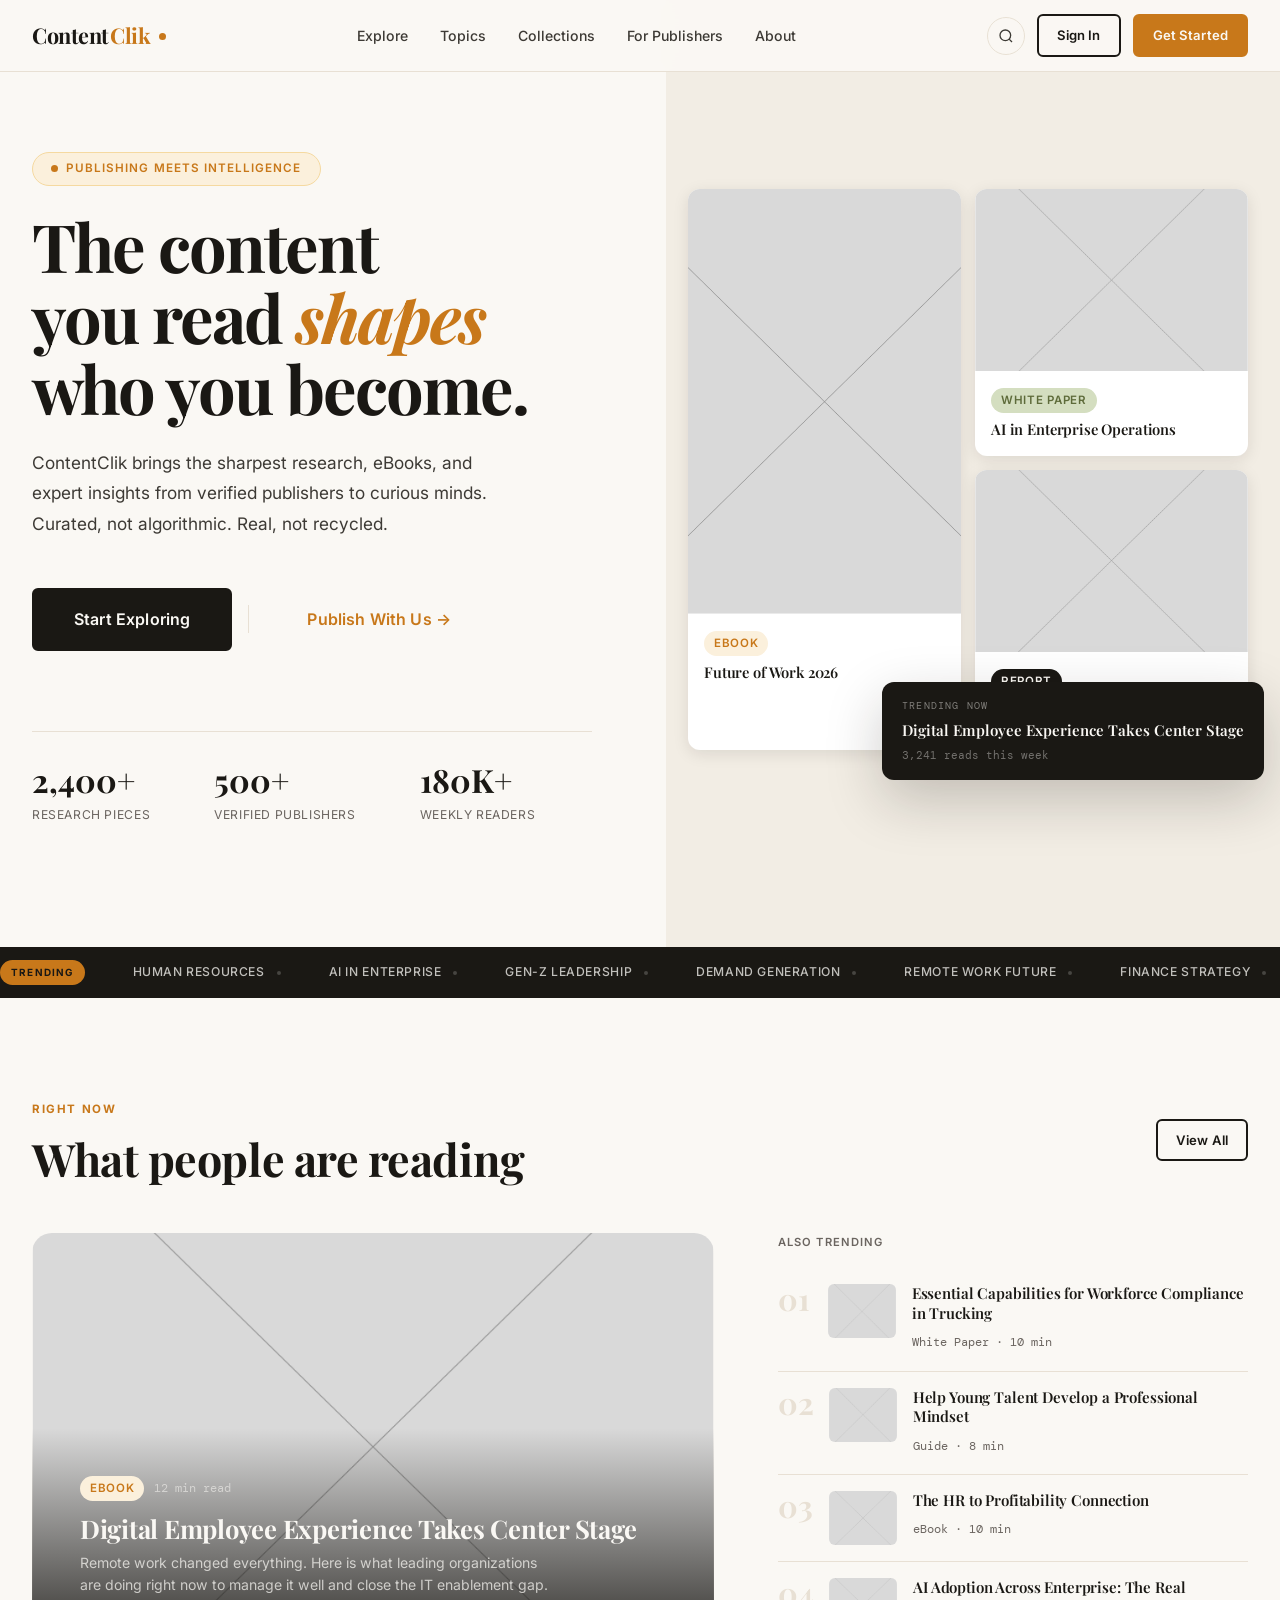
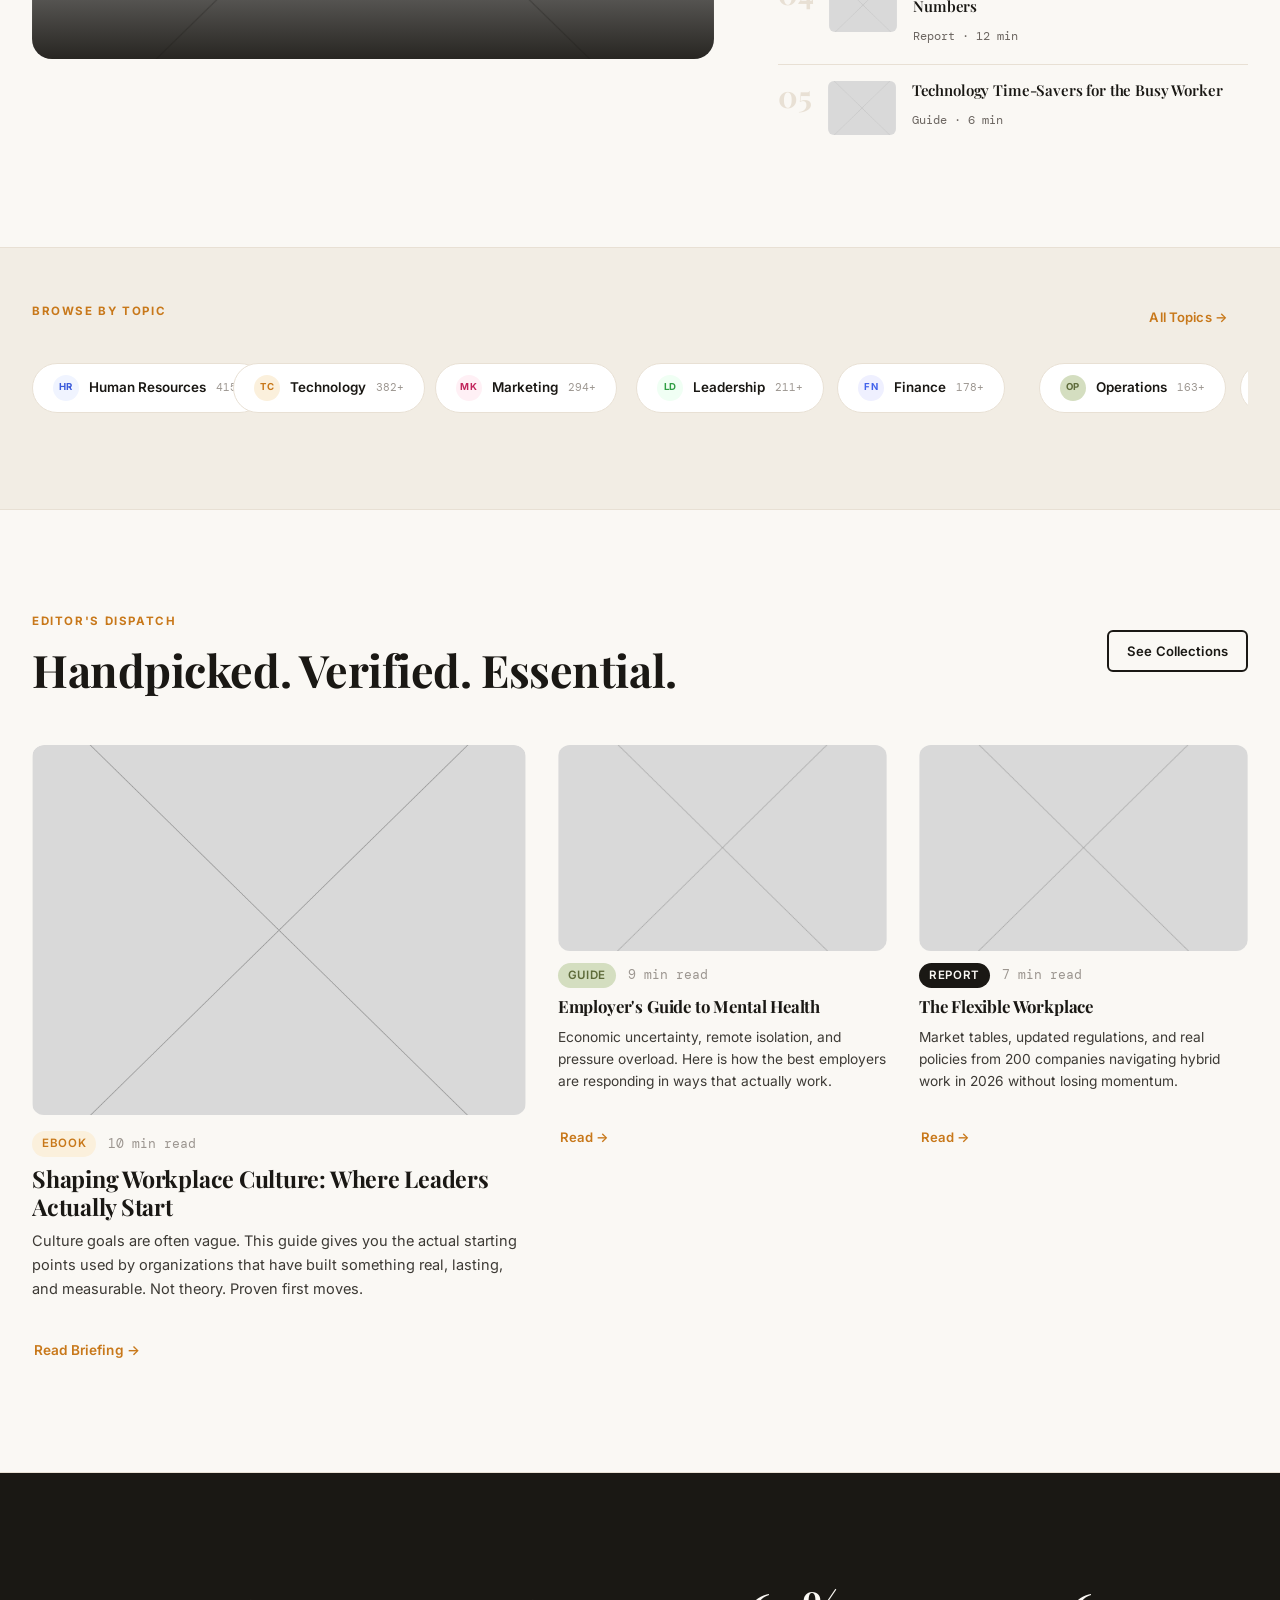
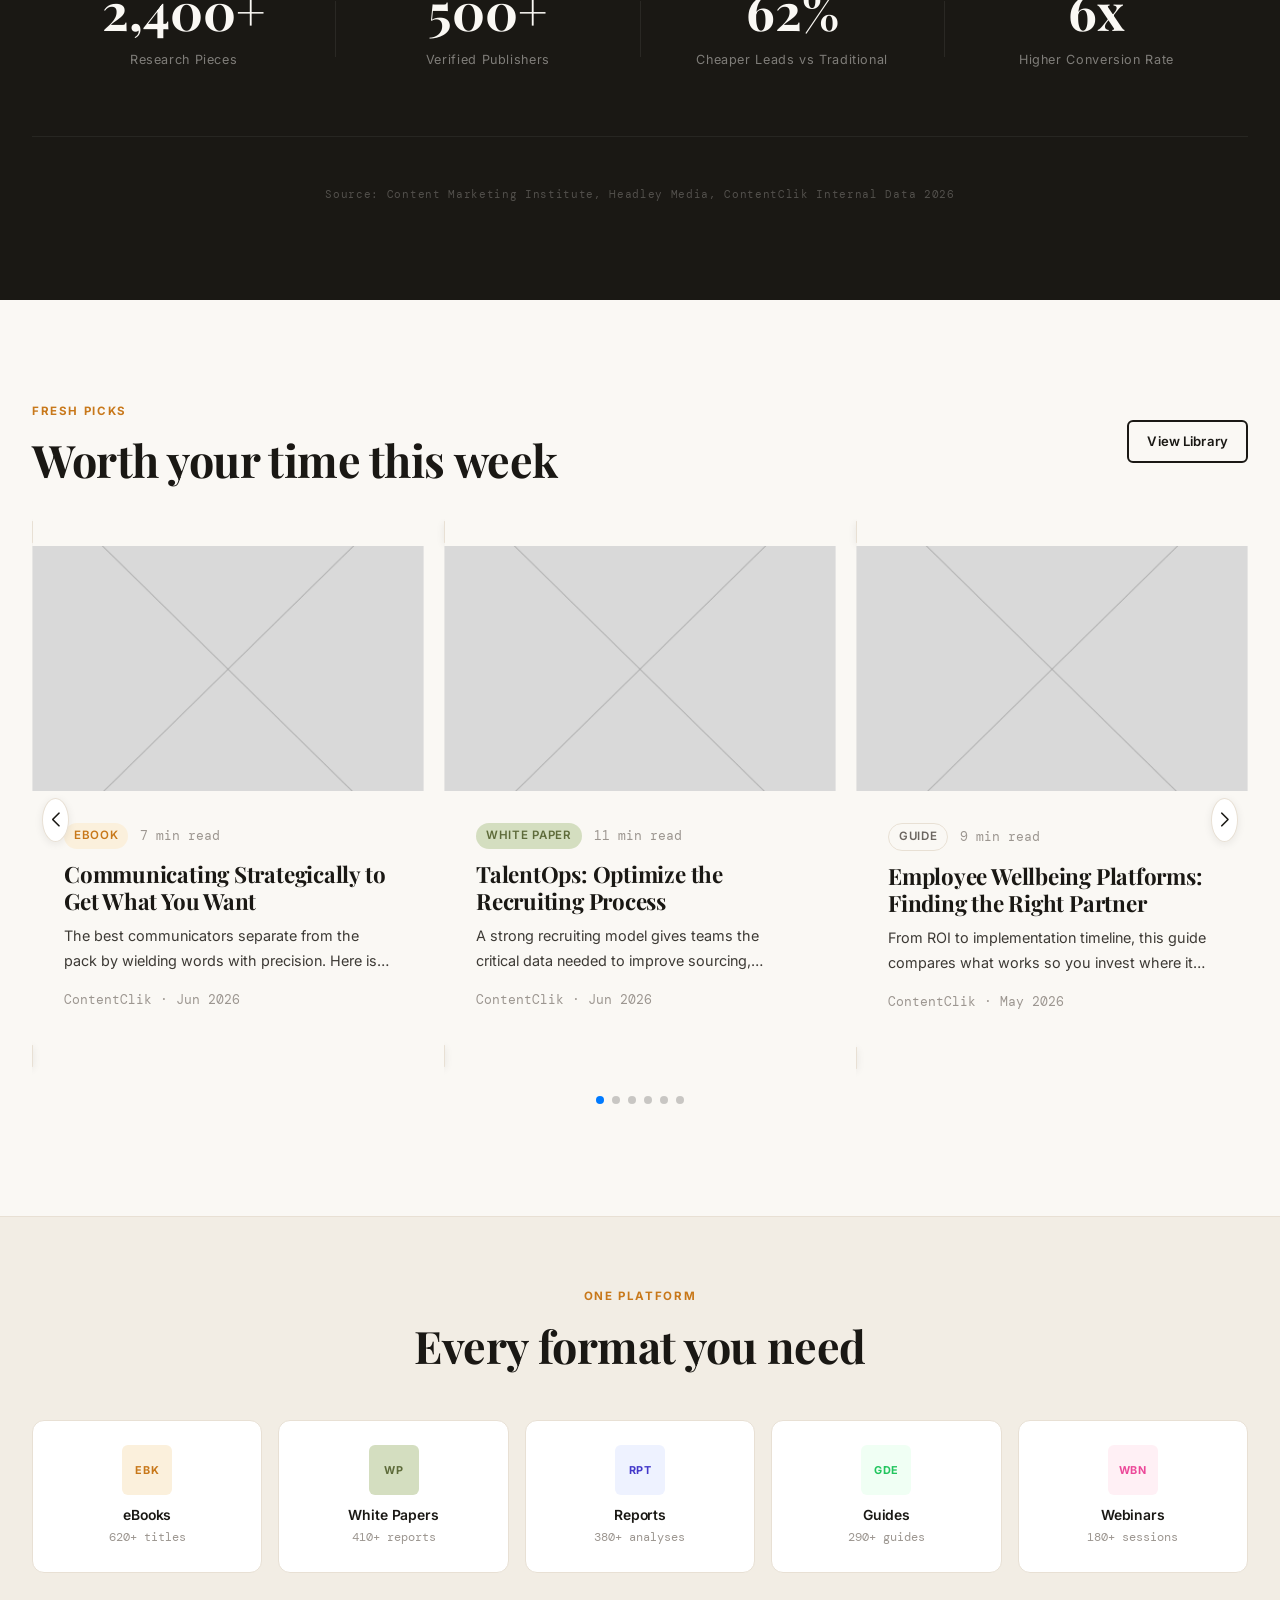
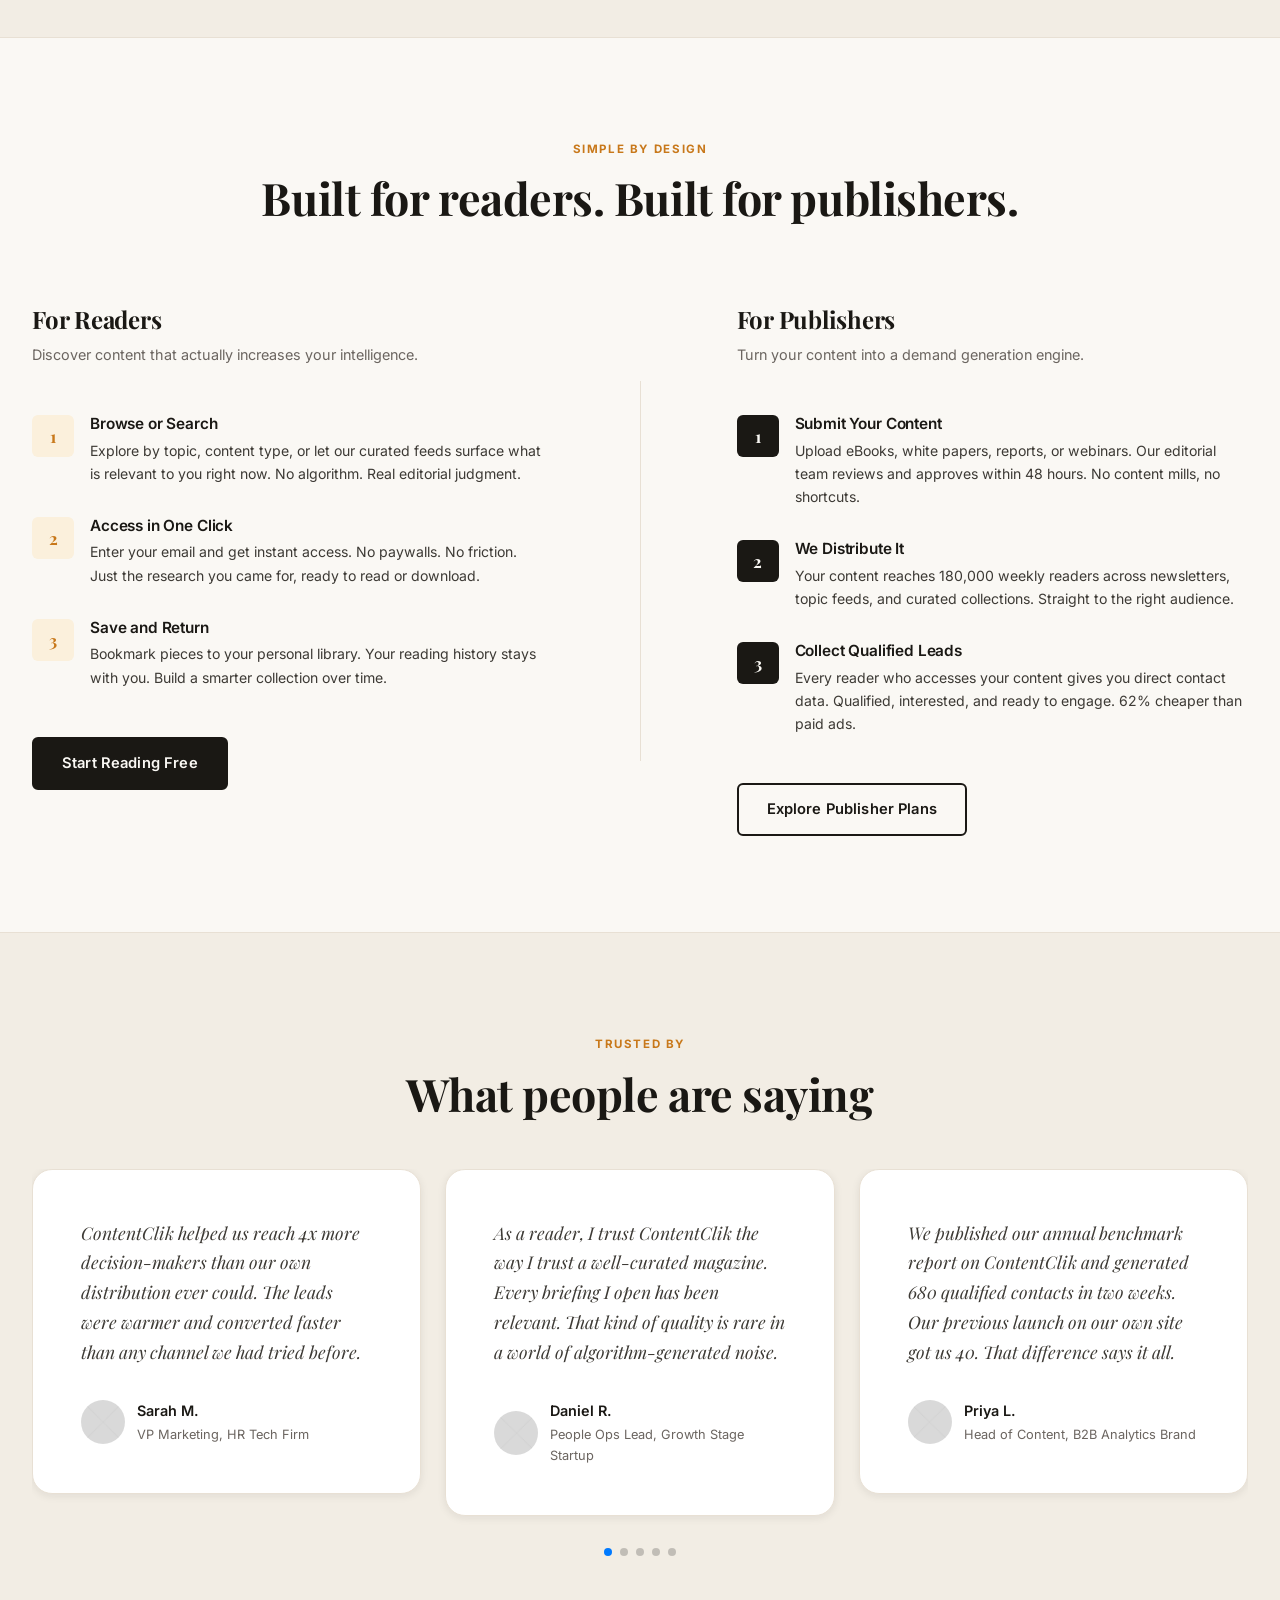
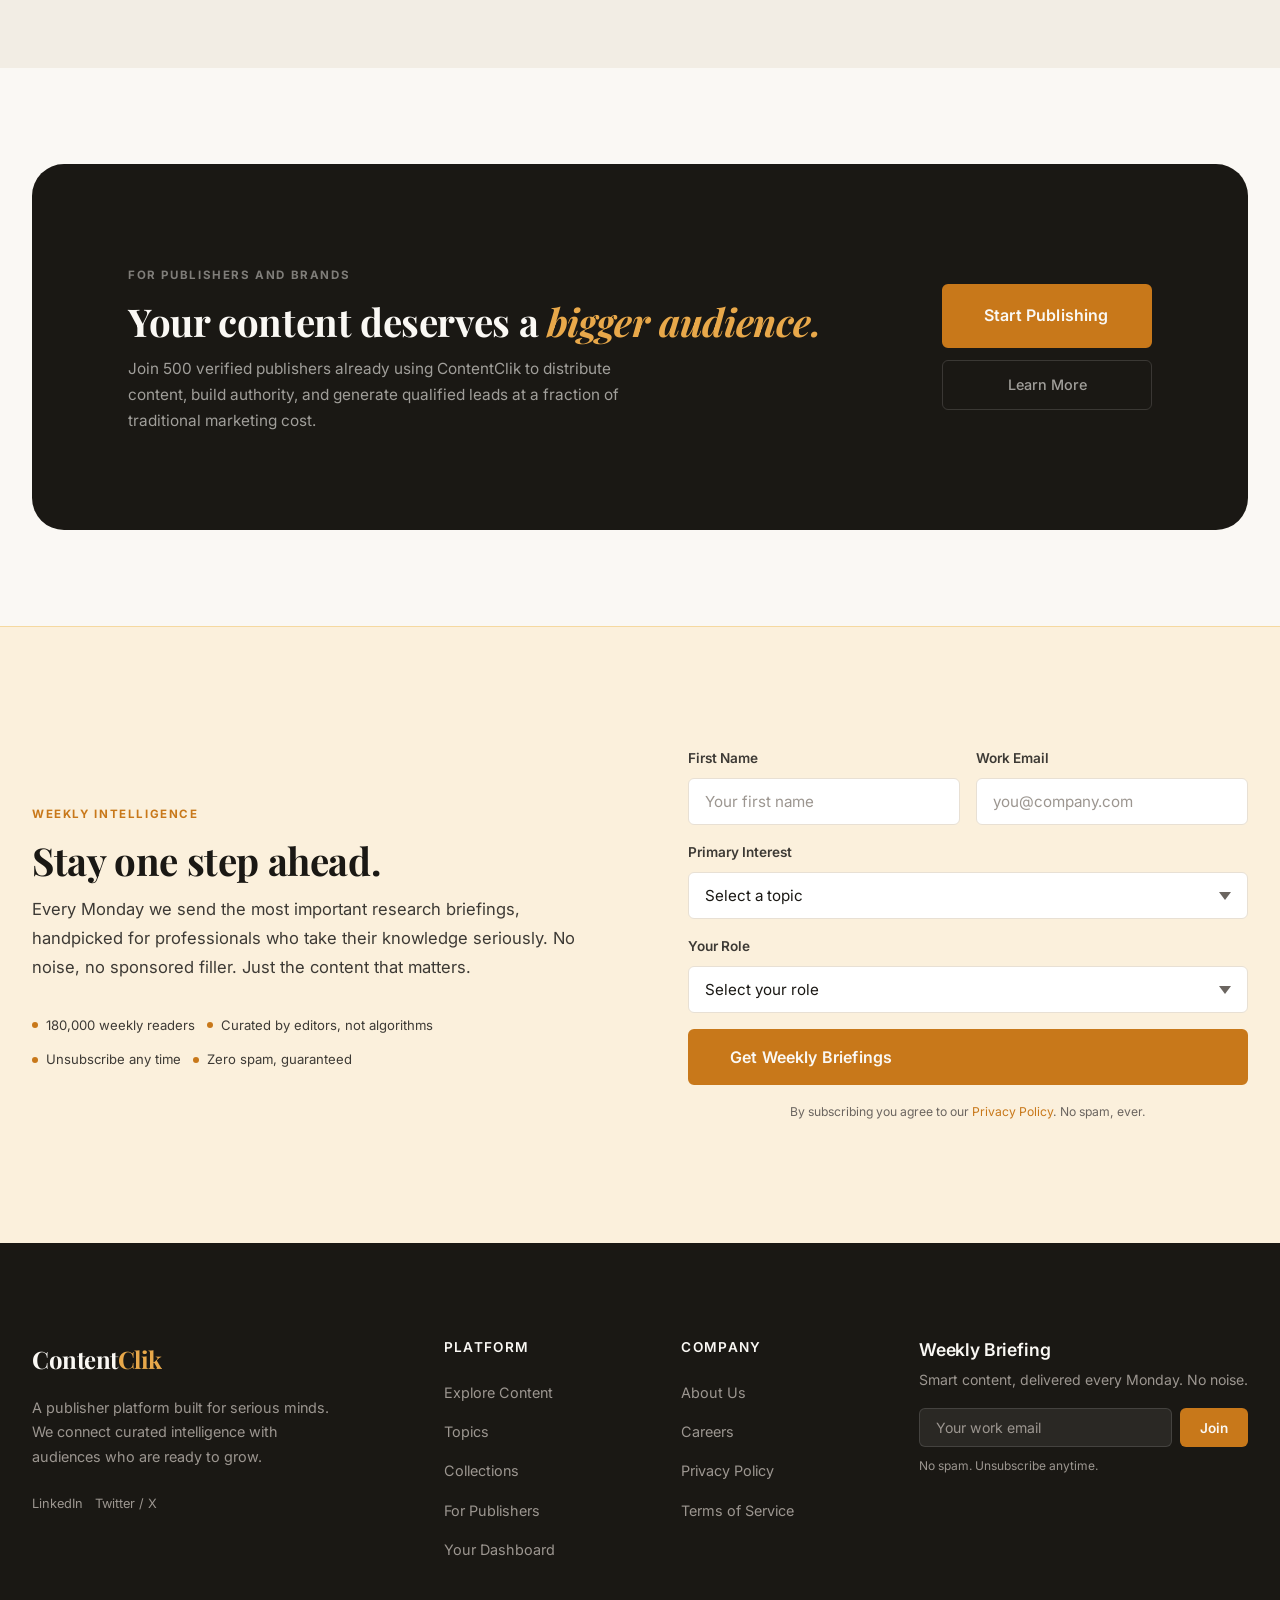
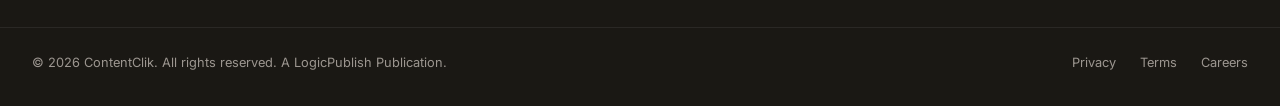
==== test/index.html @ fd77c23e "landing page test" ====
<!DOCTYPE html>
<html lang="en">

<head>
  <meta charset="UTF-8" />
  <meta name="viewport" content="width=device-width, initial-scale=1.0" />
  <meta name="description"
    content="ContentClik is where great content meets its audience. Discover curated research, eBooks, reports, and guides that grow your thinking." />
  <title>ContentClik - Intelligence Worth Reading</title>
  <link rel="preconnect" href="https://fonts.googleapis.com" />
  <link rel="preconnect" href="https://fonts.gstatic.com" crossorigin />
  <link
    href="https://fonts.googleapis.com/css2?family=Playfair+Display:ital,wght@0,400;0,600;0,700;1,400;1,600&family=Inter:wght@300;400;500;600;700&family=DM+Mono:wght@400;500&display=swap"
    rel="stylesheet" />
  <link rel="stylesheet" href="assets/css/main.css" />
  <link rel="stylesheet" href="https://cdn.jsdelivr.net/npm/swiper@11/swiper-bundle.min.css" />

  <style>
    /* ========================================================
       HOMEPAGE-SPECIFIC STYLES
    ======================================================== */

    /* --------------------------------------------------------
       HERO
    -------------------------------------------------------- */
    .hero-hp {
      min-height: 100vh;
      display: flex;
      align-items: center;
      padding-top: calc(var(--nav-height) + var(--sp-9));
      padding-bottom: var(--sp-11);
      background: var(--ivory);
      overflow: hidden;
      position: relative;
    }

    .hero-hp::after {
      content: '';
      position: absolute;
      top: 0;
      right: 0;
      width: 48%;
      height: 100%;
      background: var(--ivory-mid);
      z-index: 0;
      pointer-events: none;
    }

    .hero-hp .container {
      position: relative;
      z-index: 1;
    }

    .hero-hp-grid {
      display: grid;
      grid-template-columns: 1fr 1fr;
      gap: var(--sp-10);
      align-items: center;
    }

    /* Hero left */
    .hero-eyebrow-pill {
      display: inline-flex;
      align-items: center;
      gap: 8px;
      background: var(--amber-bg);
      border: 1px solid var(--amber-pale);
      border-radius: var(--radius-pill);
      padding: 6px 18px;
      margin-bottom: var(--sp-5);
    }

    .hero-eyebrow-pill .pulse {
      width: 7px;
      height: 7px;
      border-radius: 50%;
      background: var(--amber);
      animation: heroPulse 2.2s ease-in-out infinite;
    }

    @keyframes heroPulse {

      0%,
      100% {
        transform: scale(1);
        opacity: 1;
      }

      50% {
        transform: scale(1.6);
        opacity: 0.6;
      }
    }

    .hero-eyebrow-pill span {
      font-size: 0.73rem;
      font-weight: 600;
      letter-spacing: 0.09em;
      text-transform: uppercase;
      color: var(--amber);
      font-family: var(--font-body);
    }

    .hero-hp-h1 {
      font-size: clamp(2.8rem, 5.2vw, 5rem);
      font-family: var(--font-display);
      line-height: 1.07;
      letter-spacing: -0.03em;
      color: var(--ink);
      margin-bottom: var(--sp-5);
    }

    .hero-hp-h1 em {
      font-style: italic;
      color: var(--amber);
    }

    .hero-hp-lead {
      font-size: 1.08rem;
      line-height: 1.78;
      color: var(--ink-soft);
      max-width: 460px;
      margin-bottom: var(--sp-7);
    }

    .hero-cta-row {
      display: flex;
      align-items: center;
      gap: var(--sp-4);
      margin-bottom: var(--sp-9);
      flex-wrap: wrap;
    }

    .hero-divider {
      width: 1px;
      height: 28px;
      background: var(--ivory-dark);
    }

    .hero-stat-row {
      display: flex;
      gap: var(--sp-8);
      padding-top: var(--sp-6);
      border-top: 1px solid var(--ivory-dark);
    }

    .hero-stat strong {
      display: block;
      font-family: var(--font-display);
      font-size: 2rem;
      font-weight: 700;
      color: var(--ink);
      line-height: 1;
      margin-bottom: 4px;
    }

    .hero-stat span {
      font-size: 0.76rem;
      color: var(--ink-muted);
      text-transform: uppercase;
      letter-spacing: 0.05em;
    }

    /* Hero right mosaic */
    .hero-mosaic {
      display: grid;
      grid-template-columns: 1fr 1fr;
      grid-template-rows: auto auto;
      gap: 14px;
      position: relative;
      padding-bottom: 40px;
    }

    .mosaic-card {
      background: #fff;
      border-radius: var(--radius-md);
      overflow: hidden;
      box-shadow: var(--shadow-md);
      transition: transform 0.35s ease, box-shadow 0.35s ease;
      cursor: pointer;
      text-decoration: none;
      display: block;
    }

    .mosaic-card:hover {
      transform: translateY(-5px);
      box-shadow: var(--shadow-xl);
    }

    .mosaic-card img {
      width: 100%;
      object-fit: cover;
      display: block;
    }

    .mosaic-card-body {
      padding: 14px 16px 16px;
    }

    .mosaic-card-body .badge {
      margin-bottom: 7px;
    }

    .mosaic-card-body h5 {
      font-family: var(--font-display);
      font-size: 0.92rem;
      font-weight: 600;
      line-height: 1.3;
      color: var(--ink);
    }

    .mosaic-card--tall {
      grid-row: span 2;
    }

    .mosaic-card--tall img {
      aspect-ratio: 9/14;
    }

    .mosaic-card--short img {
      aspect-ratio: 3/2;
    }

    .mosaic-float {
      position: absolute;
      bottom: 10px;
      right: -16px;
      background: var(--ink);
      color: var(--ivory);
      border-radius: var(--radius-md);
      padding: 16px 20px;
      box-shadow: 0 20px 56px rgba(26, 24, 20, 0.22);
      min-width: 190px;
      z-index: 5;
    }

    .mosaic-float-label {
      font-family: var(--font-mono);
      font-size: 0.62rem;
      text-transform: uppercase;
      letter-spacing: 0.12em;
      color: rgba(250, 248, 244, 0.45);
      margin-bottom: 6px;
    }

    .mosaic-float-title {
      font-family: var(--font-display);
      font-size: 0.94rem;
      font-weight: 600;
      line-height: 1.3;
      color: var(--ivory);
    }

    .mosaic-float-sub {
      font-size: 0.68rem;
      color: rgba(250, 248, 244, 0.4);
      margin-top: 5px;
      font-family: var(--font-mono);
    }

    /* --------------------------------------------------------
       TICKER STRIP
    -------------------------------------------------------- */
    .ticker-wrap {
      background: var(--ink);
      padding: 13px 0;
      overflow: hidden;
      position: relative;
    }

    .ticker-track {
      display: flex;
      gap: 48px;
      width: max-content;
      animation: tickerMove 50s linear infinite;
      align-items: center;
    }

    .ticker-wrap:hover .ticker-track {
      animation-play-state: paused;
    }

    @keyframes tickerMove {
      from {
        transform: translateX(0);
      }

      to {
        transform: translateX(-50%);
      }
    }

    .ticker-hot {
      flex-shrink: 0;
      background: var(--amber);
      color: var(--ink);
      font-size: 0.62rem;
      font-weight: 700;
      text-transform: uppercase;
      letter-spacing: 0.12em;
      padding: 4px 11px;
      border-radius: var(--radius-pill);
    }

    .ticker-link {
      display: inline-flex;
      align-items: center;
      gap: 12px;
      color: rgba(250, 248, 244, 0.75);
      font-size: 0.76rem;
      font-weight: 500;
      letter-spacing: 0.05em;
      text-transform: uppercase;
      text-decoration: none;
      white-space: nowrap;
      transition: color 0.2s;
      flex-shrink: 0;
    }

    .ticker-link:hover {
      color: var(--amber-light);
    }

    .ticker-link::after {
      content: '';
      display: inline-block;
      width: 4px;
      height: 4px;
      border-radius: 50%;
      background: rgba(250, 248, 244, 0.2);
    }

    /* --------------------------------------------------------
       TRENDING SECTION
    -------------------------------------------------------- */
    .trending-wrap {
      display: grid;
      grid-template-columns: 1.45fr 1fr;
      gap: var(--sp-8);
      align-items: start;
    }

    .trending-big {
      position: relative;
      display: block;
      text-decoration: none;
      border-radius: var(--radius-lg);
      overflow: hidden;
    }

    .trending-big img {
      width: 100%;
      aspect-ratio: 16/10;
      object-fit: cover;
      display: block;
      transition: transform 0.5s ease;
    }

    .trending-big:hover img {
      transform: scale(1.04);
    }

    .trending-big-overlay {
      position: absolute;
      bottom: 0;
      left: 0;
      right: 0;
      background: linear-gradient(to top, rgba(26, 24, 20, 0.93) 0%, rgba(26, 24, 20, 0.0) 100%);
      padding: var(--sp-7) var(--sp-7) var(--sp-8);
    }

    .trending-big-overlay h3 {
      color: var(--ivory);
      font-size: 1.6rem;
      line-height: 1.2;
      margin-bottom: var(--sp-2);
    }

    .trending-big-overlay p {
      font-size: 0.88rem;
      line-height: 1.55;
      color: rgba(250, 248, 244, 0.72);
      max-width: 480px;
    }

    .trending-big-meta {
      display: flex;
      align-items: center;
      gap: 10px;
      margin-bottom: var(--sp-3);
    }

    .trending-list-stack {
      display: flex;
      flex-direction: column;
    }

    .trending-list-label {
      font-size: 0.7rem;
      font-weight: 600;
      letter-spacing: 0.1em;
      text-transform: uppercase;
      color: var(--ink-muted);
      margin-bottom: var(--sp-4);
      font-family: var(--font-body);
    }

    .trending-row {
      display: flex;
      align-items: flex-start;
      gap: var(--sp-4);
      padding: var(--sp-4) 0;
      border-bottom: 1px solid var(--ivory-dark);
      text-decoration: none;
      transition: padding-left 0.2s ease;
    }

    .trending-row:hover {
      padding-left: 6px;
    }

    .trending-row:last-child {
      border-bottom: none;
    }

    .t-num {
      font-family: var(--font-display);
      font-size: 1.9rem;
      font-weight: 700;
      color: var(--ivory-dark);
      line-height: 1;
      min-width: 34px;
      transition: color 0.2s;
    }

    .trending-row:hover .t-num {
      color: var(--amber-pale);
    }

    .t-thumb {
      width: 68px;
      height: 54px;
      object-fit: cover;
      border-radius: var(--radius-sm);
      flex-shrink: 0;
    }

    .t-body {}

    .t-body h5 {
      font-family: var(--font-display);
      font-size: 0.94rem;
      font-weight: 600;
      line-height: 1.3;
      color: var(--ink);
      margin-bottom: 4px;
    }

    .t-meta {
      font-size: 0.73rem;
      color: var(--ink-muted);
      font-family: var(--font-mono);
    }

    /* --------------------------------------------------------
       TOPIC CHIPS
    -------------------------------------------------------- */
    .topics-band {
      background: var(--ivory-mid);
      border-top: 1px solid var(--ivory-dark);
      border-bottom: 1px solid var(--ivory-dark);
      padding: var(--sp-7) 0;
    }

    .topics-band-header {
      display: flex;
      align-items: center;
      justify-content: space-between;
      margin-bottom: var(--sp-5);
    }

    .topic-chip {
      display: inline-flex;
      align-items: center;
      gap: 10px;
      padding: 11px 20px;
      background: #fff;
      border: 1px solid var(--ivory-dark);
      border-radius: var(--radius-pill);
      text-decoration: none;
      transition: all 0.22s ease;
      white-space: nowrap;
      cursor: pointer;
    }

    .topic-chip:hover {
      background: var(--ink);
      border-color: var(--ink);
      transform: translateY(-2px);
      box-shadow: var(--shadow-md);
    }

    .topic-chip:hover .tc-label,
    .topic-chip:hover .tc-count {
      color: rgba(250, 248, 244, 0.9);
    }

    .tc-icon {
      width: 26px;
      height: 26px;
      border-radius: 50%;
      display: flex;
      align-items: center;
      justify-content: center;
      font-size: 0.6rem;
      font-weight: 700;
      letter-spacing: 0.04em;
      flex-shrink: 0;
      font-family: var(--font-body);
    }

    .tc-label {
      font-size: 0.84rem;
      font-weight: 600;
      color: var(--ink);
      transition: color 0.22s;
    }

    .tc-count {
      font-size: 0.7rem;
      color: var(--ink-light);
      font-family: var(--font-mono);
      transition: color 0.22s;
    }

    /* --------------------------------------------------------
       EDITORIAL DISPATCH (magazine section)
    -------------------------------------------------------- */
    .editorial-wrap {
      display: grid;
      grid-template-columns: 1.5fr 1fr 1fr;
      gap: var(--sp-6);
      align-items: start;
    }

    .ed-feature {}

    .ed-feature img {
      width: 100%;
      aspect-ratio: 4/3;
      object-fit: cover;
      border-radius: var(--radius-md);
      display: block;
      margin-bottom: var(--sp-4);
      transition: transform 0.35s ease;
    }

    .ed-feature:hover img {
      transform: scale(1.015);
    }

    .ed-feature h3 {
      font-size: 1.45rem;
      line-height: 1.22;
      color: var(--ink);
      margin-bottom: var(--sp-2);
    }

    .ed-feature p {
      font-size: 0.91rem;
      line-height: 1.65;
      color: var(--ink-soft);
      margin-bottom: var(--sp-4);
    }

    .ed-side {}

    .ed-side img {
      width: 100%;
      aspect-ratio: 16/10;
      object-fit: cover;
      border-radius: var(--radius-md);
      display: block;
      margin-bottom: var(--sp-3);
      transition: transform 0.35s ease;
    }

    .ed-side:hover img {
      transform: scale(1.015);
    }

    .ed-side h4 {
      font-size: 1.05rem;
      line-height: 1.3;
      color: var(--ink);
      margin-bottom: var(--sp-2);
    }

    .ed-side p {
      font-size: 0.86rem;
      line-height: 1.6;
      color: var(--ink-soft);
      margin-bottom: var(--sp-3);
    }

    /* --------------------------------------------------------
       STATS BAND
    -------------------------------------------------------- */
    .stat-band-hp {
      background: var(--ink);
      padding: var(--sp-10) 0;
    }

    .stat-band-grid {
      display: grid;
      grid-template-columns: 1fr 1px 1fr 1px 1fr 1px 1fr;
      gap: 0;
      align-items: center;
    }

    .stat-band-item {
      text-align: center;
      padding: var(--sp-4) var(--sp-6);
    }

    .stat-band-item strong {
      display: block;
      font-family: var(--font-display);
      font-size: clamp(2.4rem, 4vw, 3.6rem);
      font-weight: 700;
      color: var(--ivory);
      line-height: 1;
      margin-bottom: var(--sp-2);
    }

    .stat-band-item span {
      font-size: 0.79rem;
      color: rgba(250, 248, 244, 0.45);
      letter-spacing: 0.05em;
    }

    .stat-sep {
      background: rgba(255, 255, 255, 0.07);
      height: 56px;
      width: 1px;
      align-self: center;
      justify-self: center;
    }

    .stat-band-source {
      text-align: center;
      margin-top: var(--sp-7);
      padding-top: var(--sp-7);
      border-top: 1px solid rgba(255, 255, 255, 0.06);
      font-family: var(--font-mono);
      font-size: 0.7rem;
      letter-spacing: 0.06em;
      color: rgba(250, 248, 244, 0.25);
    }

    /* --------------------------------------------------------
       FEATURED SWIPER SECTION
    -------------------------------------------------------- */
    .swiper-featured-wrap {
      position: relative;
    }

    /* --------------------------------------------------------
       CONTENT FORMATS
    -------------------------------------------------------- */
    .formats-band {
      background: var(--ivory-mid);
      border-top: 1px solid var(--ivory-dark);
      border-bottom: 1px solid var(--ivory-dark);
      padding: var(--sp-8) 0;
    }

    .formats-row {
      display: grid;
      grid-template-columns: repeat(5, 1fr);
      gap: var(--sp-4);
    }

    .format-tile {
      background: #fff;
      border: 1px solid var(--ivory-dark);
      border-radius: var(--radius-md);
      padding: var(--sp-5) var(--sp-4);
      text-align: center;
      text-decoration: none;
      display: block;
      transition: all 0.25s ease;
    }

    .format-tile:hover {
      border-color: var(--amber);
      box-shadow: var(--shadow-md);
      transform: translateY(-3px);
    }

    .format-tile-icon {
      width: 50px;
      height: 50px;
      border-radius: var(--radius-sm);
      margin: 0 auto var(--sp-3);
      display: flex;
      align-items: center;
      justify-content: center;
      font-size: 0.68rem;
      font-weight: 700;
      letter-spacing: 0.06em;
      text-transform: uppercase;
      font-family: var(--font-body);
    }

    .format-tile h5 {
      font-size: 0.87rem;
      font-weight: 600;
      color: var(--ink);
      margin-bottom: 4px;
    }

    .format-tile-count {
      font-size: 0.73rem;
      color: var(--ink-light);
      font-family: var(--font-mono);
    }

    /* --------------------------------------------------------
       HOW IT WORKS
    -------------------------------------------------------- */
    .how-wrap {
      display: grid;
      grid-template-columns: 1fr 1px 1fr;
      gap: var(--sp-10);
      align-items: start;
    }

    .how-sep {
      background: var(--ivory-dark);
      min-height: 380px;
      width: 1px;
      justify-self: center;
      align-self: center;
    }

    .how-side h3 {
      font-size: 1.5rem;
      margin-bottom: var(--sp-2);
    }

    .how-side-subtitle {
      font-size: 0.9rem;
      color: var(--ink-muted);
      margin-bottom: var(--sp-7);
    }

    .how-step {
      display: flex;
      align-items: flex-start;
      gap: var(--sp-4);
      margin-bottom: var(--sp-6);
    }

    .how-step-num {
      flex-shrink: 0;
      width: 42px;
      height: 42px;
      border-radius: var(--radius-sm);
      display: flex;
      align-items: center;
      justify-content: center;
      font-family: var(--font-display);
      font-size: 1.05rem;
      font-weight: 700;
    }

    .how-step-num--r {
      background: var(--amber-bg);
      color: var(--amber);
    }

    .how-step-num--p {
      background: var(--ink);
      color: var(--ivory);
    }

    .how-step-body h5 {
      font-size: 0.96rem;
      font-weight: 600;
      color: var(--ink);
      margin-bottom: 5px;
    }

    .how-step-body p {
      font-size: 0.88rem;
      line-height: 1.65;
      color: var(--ink-soft);
    }

    /* --------------------------------------------------------
       TESTIMONIALS
    -------------------------------------------------------- */
    .testi-band {
      background: var(--ivory-mid);
      border-top: 1px solid var(--ivory-dark);
      padding: var(--sp-10) 0;
    }

    .testi-pagination {
      text-align: center;
      margin-top: var(--sp-6);
    }

    /* --------------------------------------------------------
       PUBLISHER CTA STRIP
    -------------------------------------------------------- */
    .pub-strip {
      background: var(--ink);
      border-radius: var(--radius-xl);
      padding: var(--sp-10) var(--sp-10);
      display: grid;
      grid-template-columns: 1fr auto;
      gap: var(--sp-8);
      align-items: center;
    }

    .pub-strip h2 {
      color: var(--ivory);
      font-size: clamp(1.6rem, 3vw, 2.4rem);
      margin-bottom: var(--sp-3);
    }

    .pub-strip h2 em {
      font-style: italic;
      color: var(--amber-light);
    }

    .pub-strip p {
      color: rgba(250, 248, 244, 0.6);
      max-width: 500px;
      font-size: 0.96rem;
      line-height: 1.7;
    }

    .pub-strip-cta {
      display: flex;
      flex-direction: column;
      gap: var(--sp-3);
      min-width: 210px;
      align-items: stretch;
    }

    .btn-ghost-light {
      background: transparent;
      color: rgba(250, 248, 244, 0.6);
      border: 1px solid rgba(250, 248, 244, 0.14);
      padding: 12px 28px;
      border-radius: var(--radius-sm);
      font-size: 0.9rem;
      font-weight: 500;
      text-align: center;
      text-decoration: none;
      transition: all 0.22s ease;
      font-family: var(--font-body);
      cursor: pointer;
    }

    .btn-ghost-light:hover {
      border-color: rgba(250, 248, 244, 0.3);
      color: var(--ivory);
    }

    /* --------------------------------------------------------
       NEWSLETTER FORM SECTION
    -------------------------------------------------------- */
    .nl-section {
      background: var(--amber-bg);
      border-top: 1px solid var(--amber-pale);
      padding: var(--sp-11) 0;
    }

    .nl-wrap {
      display: grid;
      grid-template-columns: 1fr 1fr;
      gap: var(--sp-10);
      align-items: center;
    }

    .nl-left h2 {
      margin-bottom: var(--sp-3);
      font-size: clamp(1.8rem, 3vw, 2.6rem);
    }

    .nl-left p {
      font-size: 1.04rem;
      line-height: 1.75;
      color: var(--ink-soft);
      margin-bottom: var(--sp-6);
    }

    .nl-trust-list {
      display: flex;
      flex-wrap: wrap;
      gap: var(--sp-3);
    }

    .nl-trust-item {
      display: flex;
      align-items: center;
      gap: 8px;
      font-size: 0.82rem;
      color: var(--ink-soft);
    }

    .nl-trust-item::before {
      content: '';
      width: 6px;
      height: 6px;
      border-radius: 50%;
      background: var(--amber);
      flex-shrink: 0;
    }

    /* --------------------------------------------------------
       RESPONSIVE
    -------------------------------------------------------- */
    @media (max-width: 1100px) {
      .stat-band-grid {
        grid-template-columns: 1fr 1fr;
      }

      .stat-sep {
        display: none;
      }
    }

    @media (max-width: 1024px) {
      .hero-hp-grid {
        grid-template-columns: 1fr;
      }

      .hero-hp::after {
        display: none;
      }

      .hero-mosaic {
        grid-template-columns: repeat(3, 1fr);
      }

      .mosaic-card--tall {
        grid-row: span 1;
      }

      .mosaic-card--tall img {
        aspect-ratio: 4/3;
      }

      .trending-wrap {
        grid-template-columns: 1fr;
      }

      .editorial-wrap {
        grid-template-columns: 1fr 1fr;
      }

      .ed-feature {
        grid-column: span 2;
      }

      .formats-row {
        grid-template-columns: repeat(3, 1fr);
      }

      .how-wrap {
        grid-template-columns: 1fr;
      }

      .how-sep {
        display: none;
      }

      .pub-strip {
        grid-template-columns: 1fr;
      }

      .pub-strip-cta {
        flex-direction: row;
        min-width: unset;
      }

      .nl-wrap {
        grid-template-columns: 1fr;
      }
    }

    @media (max-width: 768px) {
      .hero-hp {
        min-height: auto;
        padding-top: calc(var(--nav-height) + var(--sp-7));
      }

      .hero-mosaic {
        grid-template-columns: 1fr 1fr;
      }

      .mosaic-float {
        right: 0;
      }

      .editorial-wrap {
        grid-template-columns: 1fr;
      }

      .ed-feature {
        grid-column: span 1;
      }

      .formats-row {
        grid-template-columns: 1fr 1fr;
      }

      .pub-strip {
        padding: var(--sp-7) var(--sp-6);
        border-radius: var(--radius-lg);
      }

      .pub-strip-cta {
        flex-direction: column;
      }
    }

    @media (max-width: 480px) {
      .hero-hp-h1 {
        font-size: 2.3rem;
      }

      .hero-mosaic {
        grid-template-columns: 1fr;
      }

      .formats-row {
        grid-template-columns: 1fr 1fr;
      }

      .stat-band-grid {
        grid-template-columns: 1fr 1fr;
      }
    }

    @media (prefers-reduced-motion: reduce) {

      .ticker-track,
      .heroPulse {
        animation: none !important;
      }
    }
  </style>
</head>

<body>

  <!-- NAV (injected by CommonJS) -->
  <div id="cc-nav"></div>

  <!-- ========================================================
       SECTION 1 - HERO
  ======================================================== -->
  <section class="hero-hp">
    <div class="container">
      <div class="hero-hp-grid">

        <!-- Left: Copy -->
        <div data-reveal>

          <div class="hero-eyebrow-pill">
            <div class="pulse"></div>
            <span>Publishing meets intelligence</span>
          </div>

          <h1 class="hero-hp-h1">
            The content<br>
            you read <em>shapes</em><br>
            who you become.
          </h1>

          <p class="hero-hp-lead">ContentClik brings the sharpest research, eBooks, and expert insights from verified
            publishers to curious minds. Curated, not algorithmic. Real, not recycled.</p>

          <div class="hero-cta-row">
            <a href="/explore.html" class="btn btn--primary btn--lg">Start Exploring</a>
            <div class="hero-divider"></div>
            <a href="/publishers.html" class="btn btn--ghost btn--lg">Publish With Us &rarr;</a>
          </div>

          <div class="hero-stat-row">
            <div class="hero-stat">
              <strong data-count="2400" data-suffix="+">0</strong>
              <span>Research Pieces</span>
            </div>
            <div class="hero-stat">
              <strong data-count="500" data-suffix="+">0</strong>
              <span>Verified Publishers</span>
            </div>
            <div class="hero-stat">
              <strong data-count="180" data-suffix="K+">0</strong>
              <span>Weekly Readers</span>
            </div>
          </div>

        </div>

        <!-- Right: Mosaic -->
        <div class="hero-mosaic">

          <a href="/detail.html" class="mosaic-card mosaic-card--tall" data-reveal>
            <img src="./stencils.png"
              alt="Featured eBook cover: Future of Work 2026, a guide to leading remote-first and hybrid organizations in a changing world"
              style="aspect-ratio:9/14;" />
            <div class="mosaic-card-body">
              <span class="badge badge--amber">eBook</span>
              <h5>Future of Work 2026</h5>
            </div>
          </a>

          <div style="display:flex;flex-direction:column;gap:14px;">
            <a href="/detail.html" class="mosaic-card mosaic-card--short" data-reveal>
              <img src="./stencils.png"
                alt="White paper cover: AI Adoption in Enterprise Operations, benchmarks from 400 global companies"
                style="aspect-ratio:3/2;" />
              <div class="mosaic-card-body">
                <span class="badge badge--olive">White Paper</span>
                <h5>AI in Enterprise Operations</h5>
              </div>
            </a>
            <a href="/detail.html" class="mosaic-card mosaic-card--short" data-reveal>
              <img src="./stencils.png"
                alt="Report cover: Gen-Z Leadership Playbook 2026, what new managers are doing differently"
                style="aspect-ratio:3/2;" />
              <div class="mosaic-card-body">
                <span class="badge badge--ink">Report</span>
                <h5>Gen-Z Leadership Playbook</h5>
              </div>
            </a>
          </div>

          <div class="mosaic-float">
            <div class="mosaic-float-label">Trending Now</div>
            <div class="mosaic-float-title">Digital Employee Experience Takes Center Stage</div>
            <div class="mosaic-float-sub">3,241 reads this week</div>
          </div>

        </div>

      </div>
    </div>
  </section>

  <!-- ========================================================
       TICKER STRIP
  ======================================================== -->
  <div class="ticker-wrap" aria-hidden="true">
    <div class="ticker-track">
      <!-- Set 1 -->
      <span class="ticker-hot">Trending</span>
      <a href="/topics.html?t=hr" class="ticker-link">Human Resources</a>
      <a href="/topics.html?t=tech" class="ticker-link">AI in Enterprise</a>
      <a href="/topics.html?t=leadership" class="ticker-link">Gen-Z Leadership</a>
      <a href="/topics.html?t=marketing" class="ticker-link">Demand Generation</a>
      <a href="/topics.html?t=ops" class="ticker-link">Remote Work Future</a>
      <a href="/topics.html?t=finance" class="ticker-link">Finance Strategy</a>
      <a href="/topics.html?t=lifestyle" class="ticker-link">Workplace Wellbeing</a>
      <a href="/topics.html?t=lifescience" class="ticker-link">Life Sciences</a>
      <a href="/topics.html?t=marketing" class="ticker-link">Content Marketing ROI</a>
      <a href="/topics.html?t=tech" class="ticker-link">Digital Transformation</a>
      <a href="/topics.html?t=hr" class="ticker-link">Talent Acquisition</a>
      <a href="/topics.html?t=ops" class="ticker-link">Operational Excellence</a>
      <!-- Set 2 (duplicate for seamless loop) -->
      <span class="ticker-hot">Trending</span>
      <a href="/topics.html?t=hr" class="ticker-link">Human Resources</a>
      <a href="/topics.html?t=tech" class="ticker-link">AI in Enterprise</a>
      <a href="/topics.html?t=leadership" class="ticker-link">Gen-Z Leadership</a>
      <a href="/topics.html?t=marketing" class="ticker-link">Demand Generation</a>
      <a href="/topics.html?t=ops" class="ticker-link">Remote Work Future</a>
      <a href="/topics.html?t=finance" class="ticker-link">Finance Strategy</a>
      <a href="/topics.html?t=lifestyle" class="ticker-link">Workplace Wellbeing</a>
      <a href="/topics.html?t=lifescience" class="ticker-link">Life Sciences</a>
      <a href="/topics.html?t=marketing" class="ticker-link">Content Marketing ROI</a>
      <a href="/topics.html?t=tech" class="ticker-link">Digital Transformation</a>
      <a href="/topics.html?t=hr" class="ticker-link">Talent Acquisition</a>
      <a href="/topics.html?t=ops" class="ticker-link">Operational Excellence</a>
    </div>
  </div>

  <!-- ========================================================
       SECTION 2 - TRENDING: FEATURED PIECE + NUMBERED LIST
  ======================================================== -->
  <section class="section">
    <div class="container">

      <div class="flex-between" style="margin-bottom:var(--sp-7);">
        <div>
          <div class="section-label">Right Now</div>
          <h2>What people are reading</h2>
        </div>
        <a href="/explore.html" class="btn btn--outline btn--sm">View All</a>
      </div>

      <div class="trending-wrap">

        <!-- Big feature card -->
        <a href="/detail.html" class="trending-big" data-reveal>
          <img src="./stencils.png"
            alt="Featured briefing: Digital Employee Experience Takes Center Stage, covering remote workforce management, digital enablement tools, and the IT gap in 2026" />
          <div class="trending-big-overlay">
            <div class="trending-big-meta">
              <span class="badge badge--amber">eBook</span>
              <span style="font-size:0.76rem;color:rgba(250,248,244,0.55);font-family:var(--font-mono);">12 min
                read</span>
            </div>
            <h3>Digital Employee Experience Takes Center Stage</h3>
            <p>Remote work changed everything. Here is what leading organizations are doing right now to manage it well
              and close the IT enablement gap.</p>
          </div>
        </a>

        <!-- Numbered list -->
        <div class="trending-list-stack">
          <div class="trending-list-label">Also Trending</div>

          <a href="/detail.html" class="trending-row" data-reveal>
            <span class="t-num">01</span>
            <img src="./stencils.png"
              alt="Thumbnail: Essential Capabilities for Workforce Compliance in Trucking, covering onboarding and regulations"
              class="t-thumb" />
            <div class="t-body">
              <h5>Essential Capabilities for Workforce Compliance in Trucking</h5>
              <span class="t-meta">White Paper &middot; 10 min</span>
            </div>
          </a>

          <a href="/detail.html" class="trending-row" data-reveal>
            <span class="t-num">02</span>
            <img src="./stencils.png"
              alt="Thumbnail: Helping young talent develop professional mindset skills for long-term career success"
              class="t-thumb" />
            <div class="t-body">
              <h5>Help Young Talent Develop a Professional Mindset</h5>
              <span class="t-meta">Guide &middot; 8 min</span>
            </div>
          </a>

          <a href="/detail.html" class="trending-row" data-reveal>
            <span class="t-num">03</span>
            <img src="./stencils.png"
              alt="Thumbnail: The HR to Profitability Connection, covering how HR strategy drives financial performance"
              class="t-thumb" />
            <div class="t-body">
              <h5>The HR to Profitability Connection</h5>
              <span class="t-meta">eBook &middot; 10 min</span>
            </div>
          </a>

          <a href="/detail.html" class="trending-row" data-reveal>
            <span class="t-num">04</span>
            <img src="./stencils.png"
              alt="Thumbnail: AI Adoption Across Enterprise, real data from 400 organizations on cost savings and outcomes"
              class="t-thumb" />
            <div class="t-body">
              <h5>AI Adoption Across Enterprise: The Real Numbers</h5>
              <span class="t-meta">Report &middot; 12 min</span>
            </div>
          </a>

          <a href="/detail.html" class="trending-row" data-reveal>
            <span class="t-num">05</span>
            <img src="./stencils.png"
              alt="Thumbnail: Technology Time-Savers for the Busy Worker, a productivity guide for modern professionals"
              class="t-thumb" />
            <div class="t-body">
              <h5>Technology Time-Savers for the Busy Worker</h5>
              <span class="t-meta">Guide &middot; 6 min</span>
            </div>
          </a>

        </div>
      </div>
    </div>
  </section>

  <!-- ========================================================
       TOPIC CHIPS SWIPER
  ======================================================== -->
  <div class="topics-band">
    <div class="container">
      <div class="topics-band-header">
        <div class="section-label">Browse by Topic</div>
        <a href="/topics.html" class="btn btn--ghost btn--sm">All Topics &rarr;</a>
      </div>

      <div class="swiper swiper-topics" style="overflow:hidden;">
        <div class="swiper-wrapper">

          <div class="swiper-slide" style="width:auto;">
            <a href="/topics.html?t=hr" class="topic-chip">
              <div class="tc-icon" style="background:#F0F4FF;color:#3B5BDB;">HR</div>
              <span class="tc-label">Human Resources</span>
              <span class="tc-count">415+</span>
            </a>
          </div>

          <div class="swiper-slide" style="width:auto;">
            <a href="/topics.html?t=tech" class="topic-chip">
              <div class="tc-icon" style="background:var(--amber-bg);color:var(--amber);">TC</div>
              <span class="tc-label">Technology</span>
              <span class="tc-count">382+</span>
            </a>
          </div>

          <div class="swiper-slide" style="width:auto;">
            <a href="/topics.html?t=marketing" class="topic-chip">
              <div class="tc-icon" style="background:#FFF0F5;color:#C2255C;">MK</div>
              <span class="tc-label">Marketing</span>
              <span class="tc-count">294+</span>
            </a>
          </div>

          <div class="swiper-slide" style="width:auto;">
            <a href="/topics.html?t=leadership" class="topic-chip">
              <div class="tc-icon" style="background:#F0FFF4;color:#2F9E44;">LD</div>
              <span class="tc-label">Leadership</span>
              <span class="tc-count">211+</span>
            </a>
          </div>

          <div class="swiper-slide" style="width:auto;">
            <a href="/topics.html?t=finance" class="topic-chip">
              <div class="tc-icon" style="background:#EFF0FF;color:#4263EB;">FN</div>
              <span class="tc-label">Finance</span>
              <span class="tc-count">178+</span>
            </a>
          </div>

          <div class="swiper-slide" style="width:auto;">
            <a href="/topics.html?t=ops" class="topic-chip">
              <div class="tc-icon" style="background:var(--olive-pale);color:var(--olive);">OP</div>
              <span class="tc-label">Operations</span>
              <span class="tc-count">163+</span>
            </a>
          </div>

          <div class="swiper-slide" style="width:auto;">
            <a href="/topics.html?t=lifescience" class="topic-chip">
              <div class="tc-icon" style="background:#E8F5E9;color:#2E7D32;">LS</div>
              <span class="tc-label">Life Sciences</span>
              <span class="tc-count">142+</span>
            </a>
          </div>

          <div class="swiper-slide" style="width:auto;">
            <a href="/topics.html?t=lifestyle" class="topic-chip">
              <div class="tc-icon" style="background:#FFF9DB;color:#E67700;">LF</div>
              <span class="tc-label">Lifestyle</span>
              <span class="tc-count">128+</span>
            </a>
          </div>

          <div class="swiper-slide" style="width:auto;">
            <a href="/topics.html?t=retail" class="topic-chip">
              <div class="tc-icon" style="background:#FCE4EC;color:#AD1457;">RT</div>
              <span class="tc-label">Retail</span>
              <span class="tc-count">97+</span>
            </a>
          </div>

          <div class="swiper-slide" style="width:auto;">
            <a href="/topics.html?t=media" class="topic-chip">
              <div class="tc-icon" style="background:#E3F2FD;color:#1565C0;">MD</div>
              <span class="tc-label">Media</span>
              <span class="tc-count">84+</span>
            </a>
          </div>

          <div class="swiper-slide" style="width:auto;">
            <a href="/topics.html?t=manufacturing" class="topic-chip">
              <div class="tc-icon" style="background:#FFF3E0;color:#E65100;">MF</div>
              <span class="tc-label">Manufacturing</span>
              <span class="tc-count">76+</span>
            </a>
          </div>

        </div>
      </div>
    </div>
  </div>

  <!-- ========================================================
       SECTION 3 - EDITOR'S DISPATCH (magazine grid)
  ======================================================== -->
  <section class="section" style="border-bottom:1px solid var(--ivory-dark);">
    <div class="container">

      <div class="flex-between" style="margin-bottom:var(--sp-7);">
        <div>
          <div class="section-label">Editor's Dispatch</div>
          <h2>Handpicked. Verified. Essential.</h2>
        </div>
        <a href="/collections.html" class="btn btn--outline btn--sm">See Collections</a>
      </div>

      <div class="editorial-wrap">

        <!-- Main feature -->
        <a href="/detail.html" class="ed-feature" data-reveal
          style="text-decoration:none;display:block;overflow:hidden;border-radius:var(--radius-md);">
          <img src="./stencils.png"
            alt="Editor's pick: Shaping Workplace Culture, a comprehensive guide on where high-performing organizations actually begin building lasting culture" />
          <div class="card-meta" style="margin-bottom:var(--sp-2);margin-top:var(--sp-4);">
            <span class="badge badge--amber">eBook</span>
            <span class="caption">10 min read</span>
          </div>
          <h3>Shaping Workplace Culture: Where Leaders Actually Start</h3>
          <p>Culture goals are often vague. This guide gives you the actual starting points used by organizations that
            have built something real, lasting, and measurable. Not theory. Proven first moves.</p>
          <span class="btn btn--ghost" style="padding-left:0;font-size:0.85rem;margin-top:var(--sp-2);">Read Briefing
            &rarr;</span>
        </a>

        <!-- Side 1 -->
        <a href="/detail.html" class="ed-side" data-reveal style="text-decoration:none;display:block;">
          <img src="./stencils.png"
            alt="Editor's side pick: Employer's Guide to Mental Health, covering distributed teams, burnout prevention, and evidence-based workplace support strategies" />
          <div class="card-meta" style="margin-bottom:var(--sp-2);">
            <span class="badge badge--olive">Guide</span>
            <span class="caption">9 min read</span>
          </div>
          <h4>Employer's Guide to Mental Health</h4>
          <p>Economic uncertainty, remote isolation, and pressure overload. Here is how the best employers are
            responding in ways that actually work.</p>
          <span class="btn btn--ghost" style="padding-left:0;font-size:0.82rem;margin-top:var(--sp-2);">Read
            &rarr;</span>
        </a>

        <!-- Side 2 -->
        <a href="/detail.html" class="ed-side" data-reveal style="text-decoration:none;display:block;">
          <img src="./stencils.png"
            alt="Editor's side pick: The Flexible Workplace report covering hybrid schedules, remote-first policies, and regulatory considerations across sectors in 2026" />
          <div class="card-meta" style="margin-bottom:var(--sp-2);">
            <span class="badge badge--ink">Report</span>
            <span class="caption">7 min read</span>
          </div>
          <h4>The Flexible Workplace</h4>
          <p>Market tables, updated regulations, and real policies from 200 companies navigating hybrid work in 2026
            without losing momentum.</p>
          <span class="btn btn--ghost" style="padding-left:0;font-size:0.82rem;margin-top:var(--sp-2);">Read
            &rarr;</span>
        </a>

      </div>
    </div>
  </section>

  <!-- ========================================================
       STATS BAND (dark)
  ======================================================== -->
  <section class="stat-band-hp" data-reveal>
    <div class="container">
      <div class="stat-band-grid">

        <div class="stat-band-item">
          <strong data-count="2400" data-suffix="+">0</strong>
          <span>Research Pieces</span>
        </div>

        <div class="stat-sep"></div>

        <div class="stat-band-item">
          <strong data-count="500" data-suffix="+">0</strong>
          <span>Verified Publishers</span>
        </div>

        <div class="stat-sep"></div>

        <div class="stat-band-item">
          <strong data-count="62" data-suffix="%">0</strong>
          <span>Cheaper Leads vs Traditional</span>
        </div>

        <div class="stat-sep"></div>

        <div class="stat-band-item">
          <strong data-count="6" data-suffix="x">0</strong>
          <span>Higher Conversion Rate</span>
        </div>

      </div>
      <div class="stat-band-source">Source: Content Marketing Institute, Headley Media, ContentClik Internal Data 2026
      </div>
    </div>
  </section>

  <!-- ========================================================
       FEATURED SWIPER
  ======================================================== -->
  <section class="section">
    <div class="container">

      <div class="flex-between" style="margin-bottom:var(--sp-6);">
        <div>
          <div class="section-label">Fresh Picks</div>
          <h2>Worth your time this week</h2>
        </div>
        <a href="/explore.html" class="btn btn--outline btn--sm">View Library</a>
      </div>

      <div class="swiper swiper-featured swiper-section">
        <div class="swiper-wrapper">

          <div class="swiper-slide">
            <a href="/detail.html" class="card card-featured">
              <img src="./stencils.png"
                alt="eBook cover: Communicating Strategically to Get What You Want, a guide to precision communication in professional settings"
                class="card-featured-img" />
              <div class="card-featured-body">
                <div class="card-meta">
                  <span class="badge badge--amber">eBook</span>
                  <span class="caption">7 min read</span>
                </div>
                <h4>Communicating Strategically to Get What You Want</h4>
                <p>The best communicators separate from the pack by wielding words with precision. Here is the full
                  playbook.</p>
                <div style="margin-top:var(--sp-4);display:flex;align-items:center;gap:8px;">
                  <span class="caption">ContentClik &middot; Jun 2026</span>
                </div>
              </div>
            </a>
          </div>

          <div class="swiper-slide">
            <a href="/detail.html" class="card card-featured">
              <img src="./stencils.png"
                alt="White paper cover: TalentOps Part 3, optimizing the recruiting process from initial sourcing through to final hiring decision"
                class="card-featured-img" />
              <div class="card-featured-body">
                <div class="card-meta">
                  <span class="badge badge--olive">White Paper</span>
                  <span class="caption">11 min read</span>
                </div>
                <h4>TalentOps: Optimize the Recruiting Process</h4>
                <p>A strong recruiting model gives teams the critical data needed to improve sourcing, interviewing, and
                  final hiring decisions.</p>
                <div style="margin-top:var(--sp-4);display:flex;align-items:center;gap:8px;">
                  <span class="caption">ContentClik &middot; Jun 2026</span>
                </div>
              </div>
            </a>
          </div>

          <div class="swiper-slide">
            <a href="/detail.html" class="card card-featured">
              <img src="./stencils.png"
                alt="Guide cover: Employee Wellbeing Platforms comparison for modern HR teams choosing the right partner in 2026"
                class="card-featured-img" />
              <div class="card-featured-body">
                <div class="card-meta">
                  <span class="badge badge--outline">Guide</span>
                  <span class="caption">9 min read</span>
                </div>
                <h4>Employee Wellbeing Platforms: Finding the Right Partner</h4>
                <p>From ROI to implementation timeline, this guide compares what works so you invest where it actually
                  counts.</p>
                <div style="margin-top:var(--sp-4);display:flex;align-items:center;gap:8px;">
                  <span class="caption">ContentClik &middot; May 2026</span>
                </div>
              </div>
            </a>
          </div>

          <div class="swiper-slide">
            <a href="/detail.html" class="card card-featured">
              <img src="./stencils.png"
                alt="Report cover: Innovative Hiring for Growing Businesses, with talent strategies from high-growth companies like Airbnb and Microsoft"
                class="card-featured-img" />
              <div class="card-featured-body">
                <div class="card-meta">
                  <span class="badge badge--ink">Report</span>
                  <span class="caption">8 min read</span>
                </div>
                <h4>Innovative Hiring for Growing Businesses</h4>
                <p>Discover how brands like Airbnb and Microsoft catapult growth by rethinking how they find and keep
                  top talent.</p>
                <div style="margin-top:var(--sp-4);display:flex;align-items:center;gap:8px;">
                  <span class="caption">ContentClik &middot; May 2026</span>
                </div>
              </div>
            </a>
          </div>

          <div class="swiper-slide">
            <a href="/detail.html" class="card card-featured">
              <img src="./stencils.png"
                alt="Kit cover: 99 Productive Moments in One Mobile App, a productivity toolkit guide for busy professionals always on the move"
                class="card-featured-img" />
              <div class="card-featured-body">
                <div class="card-meta">
                  <span class="badge" style="background:var(--olive-pale);color:var(--olive);">Kit</span>
                  <span class="caption">6 min read</span>
                </div>
                <h4>99 Productive Moments in One Mobile App</h4>
                <p>All the work you need done, coming to you when and where you need it. Built for professionals always
                  on the move.</p>
                <div style="margin-top:var(--sp-4);display:flex;align-items:center;gap:8px;">
                  <span class="caption">ContentClik &middot; Jun 2026</span>
                </div>
              </div>
            </a>
          </div>

          <div class="swiper-slide">
            <a href="/detail.html" class="card card-featured">
              <img src="./stencils.png"
                alt="eBook cover: How to Use Real-Time Engagement to Build a Winning Culture, especially useful for distributed and remote-first teams"
                class="card-featured-img" />
              <div class="card-featured-body">
                <div class="card-meta">
                  <span class="badge badge--amber">eBook</span>
                  <span class="caption">9 min read</span>
                </div>
                <h4>Real-Time Engagement for a Winning Culture</h4>
                <p>Monitor, assess, and improve engagement across your organization. In a few metrics, a few hours less
                  wondering.</p>
                <div style="margin-top:var(--sp-4);display:flex;align-items:center;gap:8px;">
                  <span class="caption">ContentClik &middot; Jun 2026</span>
                </div>
              </div>
            </a>
          </div>

        </div>
        <div class="swiper-pagination"></div>
        <div class="swiper-button-prev"></div>
        <div class="swiper-button-next"></div>
      </div>

    </div>
  </section>

  <!-- ========================================================
       CONTENT FORMATS ROW
  ======================================================== -->
  <div class="formats-band">
    <div class="container">
      <div style="text-align:center;margin-bottom:var(--sp-7);">
        <div class="section-label">One Platform</div>
        <h2>Every format you need</h2>
      </div>

      <div class="formats-row">

        <a href="/explore.html?type=ebook" class="format-tile" data-reveal>
          <div class="format-tile-icon" style="background:var(--amber-bg);color:var(--amber);">eBk</div>
          <h5>eBooks</h5>
          <div class="format-tile-count">620+ titles</div>
        </a>

        <a href="/explore.html?type=whitepaper" class="format-tile" data-reveal>
          <div class="format-tile-icon" style="background:var(--olive-pale);color:var(--olive);">WP</div>
          <h5>White Papers</h5>
          <div class="format-tile-count">410+ reports</div>
        </a>

        <a href="/explore.html?type=report" class="format-tile" data-reveal>
          <div class="format-tile-icon" style="background:#EEF2FF;color:#4338CA;">Rpt</div>
          <h5>Reports</h5>
          <div class="format-tile-count">380+ analyses</div>
        </a>

        <a href="/explore.html?type=guide" class="format-tile" data-reveal>
          <div class="format-tile-icon" style="background:#F0FFF4;color:#22C55E;">Gde</div>
          <h5>Guides</h5>
          <div class="format-tile-count">290+ guides</div>
        </a>

        <a href="/explore.html?type=webinar" class="format-tile" data-reveal>
          <div class="format-tile-icon" style="background:#FFF0F5;color:#EC4899;">Wbn</div>
          <h5>Webinars</h5>
          <div class="format-tile-count">180+ sessions</div>
        </a>

      </div>
    </div>
  </div>

  <!-- ========================================================
       SECTION 4 - HOW IT WORKS
  ======================================================== -->
  <section class="section">
    <div class="container">

      <div style="text-align:center;margin-bottom:var(--sp-9);">
        <div class="section-label">Simple by Design</div>
        <h2>Built for readers. Built for publishers.</h2>
      </div>

      <div class="how-wrap">

        <!-- Readers -->
        <div class="how-side">
          <h3>For Readers</h3>
          <p class="how-side-subtitle">Discover content that actually increases your intelligence.</p>

          <div class="how-step" data-reveal>
            <div class="how-step-num how-step-num--r">1</div>
            <div class="how-step-body">
              <h5>Browse or Search</h5>
              <p>Explore by topic, content type, or let our curated feeds surface what is relevant to you right now. No
                algorithm. Real editorial judgment.</p>
            </div>
          </div>

          <div class="how-step" data-reveal>
            <div class="how-step-num how-step-num--r">2</div>
            <div class="how-step-body">
              <h5>Access in One Click</h5>
              <p>Enter your email and get instant access. No paywalls. No friction. Just the research you came for,
                ready to read or download.</p>
            </div>
          </div>

          <div class="how-step" data-reveal>
            <div class="how-step-num how-step-num--r">3</div>
            <div class="how-step-body">
              <h5>Save and Return</h5>
              <p>Bookmark pieces to your personal library. Your reading history stays with you. Build a smarter
                collection over time.</p>
            </div>
          </div>

          <a href="/explore.html" class="btn btn--primary" style="margin-top:var(--sp-4);">Start Reading Free</a>
        </div>

        <div class="how-sep"></div>

        <!-- Publishers -->
        <div class="how-side">
          <h3>For Publishers</h3>
          <p class="how-side-subtitle">Turn your content into a demand generation engine.</p>

          <div class="how-step" data-reveal>
            <div class="how-step-num how-step-num--p">1</div>
            <div class="how-step-body">
              <h5>Submit Your Content</h5>
              <p>Upload eBooks, white papers, reports, or webinars. Our editorial team reviews and approves within 48
                hours. No content mills, no shortcuts.</p>
            </div>
          </div>

          <div class="how-step" data-reveal>
            <div class="how-step-num how-step-num--p">2</div>
            <div class="how-step-body">
              <h5>We Distribute It</h5>
              <p>Your content reaches 180,000 weekly readers across newsletters, topic feeds, and curated collections.
                Straight to the right audience.</p>
            </div>
          </div>

          <div class="how-step" data-reveal>
            <div class="how-step-num how-step-num--p">3</div>
            <div class="how-step-body">
              <h5>Collect Qualified Leads</h5>
              <p>Every reader who accesses your content gives you direct contact data. Qualified, interested, and ready
                to engage. 62% cheaper than paid ads.</p>
            </div>
          </div>

          <a href="/publishers.html" class="btn btn--outline" style="margin-top:var(--sp-4);">Explore Publisher
            Plans</a>
        </div>

      </div>
    </div>
  </section>

  <!-- ========================================================
       TESTIMONIALS SWIPER
  ======================================================== -->
  <div class="testi-band">
    <div class="container">

      <div style="text-align:center;margin-bottom:var(--sp-7);">
        <div class="section-label">Trusted By</div>
        <h2>What people are saying</h2>
      </div>

      <div class="swiper swiper-testimonials">
        <div class="swiper-wrapper">

          <div class="swiper-slide">
            <div class="testimonial-card">
              <p class="testimonial-quote">ContentClik helped us reach 4x more decision-makers than our own distribution
                ever could. The leads were warmer and converted faster than any channel we had tried before.</p>
              <div class="testimonial-author">
                <img src="./stencils.png"
                  alt="Profile photo of Sarah M., VP of Marketing at an enterprise HR technology company"
                  class="testimonial-avatar" />
                <div>
                  <div class="testimonial-name">Sarah M.</div>
                  <div class="testimonial-role">VP Marketing, HR Tech Firm</div>
                </div>
              </div>
            </div>
          </div>

          <div class="swiper-slide">
            <div class="testimonial-card">
              <p class="testimonial-quote">As a reader, I trust ContentClik the way I trust a well-curated magazine.
                Every briefing I open has been relevant. That kind of quality is rare in a world of algorithm-generated
                noise.</p>
              <div class="testimonial-author">
                <img src="./stencils.png"
                  alt="Profile photo of Daniel R., People Operations lead at a high-growth startup"
                  class="testimonial-avatar" />
                <div>
                  <div class="testimonial-name">Daniel R.</div>
                  <div class="testimonial-role">People Ops Lead, Growth Stage Startup</div>
                </div>
              </div>
            </div>
          </div>

          <div class="swiper-slide">
            <div class="testimonial-card">
              <p class="testimonial-quote">We published our annual benchmark report on ContentClik and generated 680
                qualified contacts in two weeks. Our previous launch on our own site got us 40. That difference says it
                all.</p>
              <div class="testimonial-author">
                <img src="./stencils.png"
                  alt="Profile photo of Priya L., Head of Content at a B2B analytics and research company"
                  class="testimonial-avatar" />
                <div>
                  <div class="testimonial-name">Priya L.</div>
                  <div class="testimonial-role">Head of Content, B2B Analytics Brand</div>
                </div>
              </div>
            </div>
          </div>

          <div class="swiper-slide">
            <div class="testimonial-card">
              <p class="testimonial-quote">I open the Monday briefing every week without fail. It is the one newsletter
                I fully read every time. The curation feels intentional, like someone genuinely selected each piece for
                people like me.</p>
              <div class="testimonial-author">
                <img src="./stencils.png"
                  alt="Profile photo of Marcus T., senior management consultant at a global advisory firm"
                  class="testimonial-avatar" />
                <div>
                  <div class="testimonial-name">Marcus T.</div>
                  <div class="testimonial-role">Senior Consultant, Management Firm</div>
                </div>
              </div>
            </div>
          </div>

          <div class="swiper-slide">
            <div class="testimonial-card">
              <p class="testimonial-quote">The format variety on ContentClik is what sets it apart. eBooks, white
                papers, webinar replays. I can go deep on a topic or skim for a quick takeaway. That flexibility keeps
                me coming back.</p>
              <div class="testimonial-author">
                <img src="./stencils.png"
                  alt="Profile photo of Ayesha K., Director of Strategy at a mid-market financial services company"
                  class="testimonial-avatar" />
                <div>
                  <div class="testimonial-name">Ayesha K.</div>
                  <div class="testimonial-role">Director of Strategy, Financial Services</div>
                </div>
              </div>
            </div>
          </div>

        </div>
        <div class="swiper-pagination testi-pagination"></div>
      </div>

    </div>
  </div>

  <!-- ========================================================
       PUBLISHER CTA STRIP
  ======================================================== -->
  <section class="section">
    <div class="container">
      <div class="pub-strip" data-reveal>
        <div>
          <div class="section-label" style="color:rgba(250,248,244,0.45);margin-bottom:var(--sp-3);">For Publishers and
            Brands</div>
          <h2>Your content deserves a <em>bigger audience.</em></h2>
          <p>Join 500 verified publishers already using ContentClik to distribute content, build authority, and generate
            qualified leads at a fraction of traditional marketing cost.</p>
        </div>
        <div class="pub-strip-cta">
          <a href="/publishers.html" class="btn btn--amber btn--lg" style="text-align:center;">Start Publishing</a>
          <a href="/about.html" class="btn-ghost-light">Learn More</a>
        </div>
      </div>
    </div>
  </section>

  <!-- ========================================================
       COMPULSORY FORM - NEWSLETTER
  ======================================================== -->
  <section class="nl-section">
    <div class="container">
      <div class="nl-wrap">

        <!-- Left: Copy -->
        <div class="nl-left" data-reveal>
          <div class="section-label">Weekly Intelligence</div>
          <h2>Stay one step ahead.</h2>
          <p>Every Monday we send the most important research briefings, handpicked for professionals who take their
            knowledge seriously. No noise, no sponsored filler. Just the content that matters.</p>

          <div class="nl-trust-list">
            <div class="nl-trust-item">180,000 weekly readers</div>
            <div class="nl-trust-item">Curated by editors, not algorithms</div>
            <div class="nl-trust-item">Unsubscribe any time</div>
            <div class="nl-trust-item">Zero spam, guaranteed</div>
          </div>
        </div>

        <!-- Right: Form -->
        <div data-reveal>
          <form class="newsletter-form" style="display:flex;flex-direction:column;gap:var(--sp-4);">

            <div class="form-row">
              <div class="form-group">
                <label class="form-label">First Name</label>
                <input type="text" class="form-input" placeholder="Your first name" data-required />
                <span class="form-error" style="display:none;"></span>
              </div>
              <div class="form-group">
                <label class="form-label">Work Email</label>
                <input type="email" class="form-input" placeholder="you@company.com" data-required />
                <span class="form-error" style="display:none;"></span>
              </div>
            </div>

            <div class="form-group">
              <label class="form-label">Primary Interest</label>
              <select class="form-input form-select">
                <option value="">Select a topic</option>
                <option value="hr">Human Resources</option>
                <option value="tech">Technology</option>
                <option value="marketing">Marketing</option>
                <option value="leadership">Leadership</option>
                <option value="finance">Finance</option>
                <option value="ops">Operations</option>
                <option value="lifescience">Life Sciences</option>
                <option value="lifestyle">Lifestyle</option>
              </select>
            </div>

            <div class="form-group">
              <label class="form-label">Your Role</label>
              <select class="form-input form-select">
                <option value="">Select your role</option>
                <option value="ic">Individual Contributor</option>
                <option value="manager">Manager / Team Lead</option>
                <option value="director">Director / VP</option>
                <option value="csuite">C-Suite / Executive</option>
                <option value="founder">Founder / Entrepreneur</option>
                <option value="other">Other</option>
              </select>
            </div>

            <button type="submit" class="btn btn--amber btn--lg" style="width:100%;">Get Weekly Briefings</button>

            <p style="font-size:0.76rem;color:var(--ink-muted);text-align:center;">
              By subscribing you agree to our
              <a href="/privacy.html" style="color:var(--amber);">Privacy Policy</a>.
              No spam, ever.
            </p>

          </form>
        </div>

      </div>
    </div>
  </section>

  <!-- FOOTER (injected by CommonJS) -->
  <footer id="cc-footer"></footer>

  <!-- Scripts -->
  <script src="https://cdn.jsdelivr.net/npm/swiper@11/swiper-bundle.min.js"></script>
  <script src="modules/nav.js"></script>
  <script src="modules/footer.js"></script>
  <script src="assets/js/app.js"></script>

  <script>
    /* ----------------------------------------------------------
       HOMEPAGE-SPECIFIC JS
    ---------------------------------------------------------- */

    document.addEventListener('DOMContentLoaded', function () {

      /* Topics horizontal free-scroll swiper */
      new Swiper('.swiper-topics', {
        slidesPerView: 'auto',
        spaceBetween: 12,
        freeMode: true,
        grabCursor: true,
        mousewheel: { forceToAxis: true },
      });

      /* Testimonials swiper (override from app.js if needed) */
      new Swiper('.swiper-testimonials', {
        slidesPerView: 1,
        spaceBetween: 24,
        loop: true,
        autoplay: { delay: 6000, disableOnInteraction: false },
        pagination: {
          el: '.testi-pagination',
          clickable: true,
        },
        breakpoints: {
          768: { slidesPerView: 2 },
          1024: { slidesPerView: 3 },
        },
      });

      /* Scroll reveal for data-reveal elements */
      const reveals = document.querySelectorAll('[data-reveal]');
      const revealObs = new IntersectionObserver(function (entries) {
        entries.forEach(function (entry) {
          if (entry.isIntersecting) {
            entry.target.style.opacity = '1';
            entry.target.style.transform = 'translateY(0)';
            revealObs.unobserve(entry.target);
          }
        });
      }, { threshold: 0.1 });

      reveals.forEach(function (el) {
        el.style.opacity = '0';
        el.style.transform = 'translateY(28px)';
        el.style.transition = 'opacity 0.55s ease, transform 0.55s ease';
        revealObs.observe(el);
      });

      /* Counter animation */
      const counters = document.querySelectorAll('[data-count]');
      const countObs = new IntersectionObserver(function (entries) {
        entries.forEach(function (entry) {
          if (!entry.isIntersecting) return;
          var el = entry.target;
          var target = parseInt(el.dataset.count, 10);
          var suffix = el.dataset.suffix || '';
          var start = 0;
          var step = Math.ceil(target / 60);
          var timer = setInterval(function () {
            start += step;
            if (start >= target) {
              el.textContent = target + suffix;
              clearInterval(timer);
            } else {
              el.textContent = start + suffix;
            }
          }, 18);
          countObs.unobserve(el);
        });
      }, { threshold: 0.5 });

      counters.forEach(function (el) { countObs.observe(el); });

    });
  </script>

</body>

</html>
---- test/assets/css/main.css ----
/* ============================================================
   CONTENTCLIK - MAIN STYLESHEET
   Design System: Luxury Editorial, Warm Ivory + Ink + Amber
   ============================================================ */

@import url('https://fonts.googleapis.com/css2?family=Playfair+Display:ital,wght@0,400;0,600;0,700;1,400&family=Inter:wght@300;400;500;600;700&family=DM+Mono:wght@400;500&display=swap');

/* ============================================================
   CSS CUSTOM PROPERTIES
   ============================================================ */

:root {
  /* Core Palette */
  --ivory: #FAF8F4;
  --ivory-mid: #F2EDE4;
  --ivory-dark: #E8E0D4;
  --ink: #1A1814;
  --ink-soft: #3D3A35;
  --ink-muted: #6B6560;
  --ink-light: #9C9690;

  /* Accent - Warm Amber / Mango Gradient Range */
  --amber: #C8781A;
  --amber-light: #E8A84A;
  --amber-pale: #F5D9A0;
  --amber-bg: #FBF0DC;

  /* Accent - Olive Green (editorial, trust) */
  --olive: #5E6B3A;
  --olive-light: #8A9B5C;
  --olive-pale: #D4DEC0;

  /* Status */
  --success: #3A7D44;
  --error: #B03A2E;
  --info: #2E5F8A;

  /* Typography */
  --font-display: 'Playfair Display', Georgia, serif;
  --font-body: 'Inter', system-ui, sans-serif;
  --font-mono: 'DM Mono', monospace;

  /* Spacing Scale (8px base) */
  --sp-1: 4px;
  --sp-2: 8px;
  --sp-3: 12px;
  --sp-4: 16px;
  --sp-5: 24px;
  --sp-6: 32px;
  --sp-7: 48px;
  --sp-8: 64px;
  --sp-9: 80px;
  --sp-10: 96px;
  --sp-11: 120px;

  /* Border Radius */
  --radius-sm: 6px;
  --radius-md: 12px;
  --radius-lg: 20px;
  --radius-xl: 32px;
  --radius-pill: 999px;

  /* Shadows */
  --shadow-xs: 0 1px 3px rgba(26, 24, 20, 0.06);
  --shadow-sm: 0 2px 8px rgba(26, 24, 20, 0.08);
  --shadow-md: 0 4px 16px rgba(26, 24, 20, 0.10);
  --shadow-lg: 0 8px 32px rgba(26, 24, 20, 0.12);
  --shadow-xl: 0 16px 48px rgba(26, 24, 20, 0.14);

  /* Transitions */
  --ease-fast: 0.15s ease;
  --ease-mid: 0.25s ease;
  --ease-slow: 0.4s cubic-bezier(0.25, 0.46, 0.45, 0.94);

  /* Layout */
  --max-width: 1280px;
  --content-width: 900px;
  --nav-height: 72px;
}

/* ============================================================
   RESET & BASE
   ============================================================ */

*,
*::before,
*::after {
  box-sizing: border-box;
  margin: 0;
  padding: 0;
}

html {
  font-size: 16px;
  scroll-behavior: smooth;
  -webkit-text-size-adjust: 100%;
}

body {
  background-color: var(--ivory);
  color: var(--ink);
  font-family: var(--font-body);
  font-weight: 400;
  line-height: 1.7;
  -webkit-font-smoothing: antialiased;
  -moz-osx-font-smoothing: grayscale;
  overflow-x: hidden;
}

img {
  max-width: 100%;
  height: auto;
  display: block;
}

a {
  color: inherit;
  text-decoration: none;
}

ul,
ol {
  list-style: none;
}

button {
  cursor: pointer;
  border: none;
  background: none;
  font-family: inherit;
}

input,
textarea,
select {
  font-family: inherit;
  font-size: inherit;
}

/* ============================================================
   TYPOGRAPHY SCALE
   ============================================================ */

h1,
h2,
h3,
h4,
h5,
h6 {
  font-family: var(--font-display);
  font-weight: 700;
  line-height: 1.2;
  letter-spacing: -0.01em;
  color: var(--ink);
}

h1 {
  font-size: clamp(2.4rem, 5vw, 4rem);
}

h2 {
  font-size: clamp(1.8rem, 3.5vw, 2.8rem);
}

h3 {
  font-size: clamp(1.3rem, 2.5vw, 1.9rem);
}

h4 {
  font-size: clamp(1.1rem, 2vw, 1.4rem);
}

h5 {
  font-size: 1.1rem;
  font-family: var(--font-body);
  font-weight: 600;
}

h6 {
  font-size: 0.85rem;
  font-family: var(--font-body);
  font-weight: 600;
  letter-spacing: 0.08em;
  text-transform: uppercase;
  color: var(--ink-muted);
}

p {
  color: var(--ink-soft);
  line-height: 1.75;
  font-size: 1rem;
}

.lead {
  font-size: 1.15rem;
  line-height: 1.7;
  color: var(--ink-soft);
  font-weight: 400;
}

.caption {
  font-size: 0.8rem;
  color: var(--ink-light);
  font-family: var(--font-mono);
}

.label-tag {
  font-size: 0.72rem;
  font-weight: 600;
  letter-spacing: 0.1em;
  text-transform: uppercase;
  font-family: var(--font-body);
}

/* ============================================================
   LAYOUT UTILITIES
   ============================================================ */

.container {
  width: 100%;
  max-width: var(--max-width);
  margin: 0 auto;
  padding: 0 var(--sp-6);
}

.container--narrow {
  max-width: var(--content-width);
  margin: 0 auto;
  padding: 0 var(--sp-6);
}

.section {
  padding: var(--sp-10) 0;
}

.section--sm {
  padding: var(--sp-7) 0;
}

.section--lg {
  padding: var(--sp-11) 0;
}

.grid-2 {
  display: grid;
  grid-template-columns: repeat(2, 1fr);
  gap: var(--sp-6);
}

.grid-3 {
  display: grid;
  grid-template-columns: repeat(3, 1fr);
  gap: var(--sp-6);
}

.grid-4 {
  display: grid;
  grid-template-columns: repeat(4, 1fr);
  gap: var(--sp-5);
}

.flex {
  display: flex;
}

.flex-center {
  display: flex;
  align-items: center;
  justify-content: center;
}

.flex-between {
  display: flex;
  align-items: center;
  justify-content: space-between;
}

.gap-2 {
  gap: var(--sp-2);
}

.gap-3 {
  gap: var(--sp-3);
}

.gap-4 {
  gap: var(--sp-4);
}

.gap-5 {
  gap: var(--sp-5);
}

.gap-6 {
  gap: var(--sp-6);
}

.text-center {
  text-align: center;
}

.text-right {
  text-align: right;
}

.mt-2 {
  margin-top: var(--sp-2);
}

.mt-3 {
  margin-top: var(--sp-3);
}

.mt-4 {
  margin-top: var(--sp-4);
}

.mt-5 {
  margin-top: var(--sp-5);
}

.mt-6 {
  margin-top: var(--sp-6);
}

.mt-7 {
  margin-top: var(--sp-7);
}

.mb-5 {
  margin-bottom: var(--sp-5);
}

.mb-6 {
  margin-bottom: var(--sp-6);
}

.mb-7 {
  margin-bottom: var(--sp-7);
}

/* ============================================================
   BUTTONS
   ============================================================ */

.btn {
  display: inline-flex;
  align-items: center;
  gap: var(--sp-2);
  padding: 12px 28px;
  border-radius: var(--radius-sm);
  font-size: 0.92rem;
  font-weight: 600;
  font-family: var(--font-body);
  letter-spacing: 0.01em;
  transition: all var(--ease-mid);
  cursor: pointer;
  white-space: nowrap;
  border: 2px solid transparent;
}

.btn--primary {
  background: var(--ink);
  color: var(--ivory);
  border-color: var(--ink);
}

.btn--primary:hover {
  background: var(--ink-soft);
  border-color: var(--ink-soft);
  transform: translateY(-1px);
  box-shadow: var(--shadow-md);
}

.btn--amber {
  background: var(--amber);
  color: var(--ivory);
  border-color: var(--amber);
}

.btn--amber:hover {
  background: #B56A14;
  border-color: #B56A14;
  transform: translateY(-1px);
  box-shadow: var(--shadow-md);
}

.btn--outline {
  background: transparent;
  color: var(--ink);
  border-color: var(--ink);
}

.btn--outline:hover {
  background: var(--ink);
  color: var(--ivory);
}

.btn--ghost {
  background: transparent;
  color: var(--amber);
  border-color: transparent;
  padding-left: 0;
}

.btn--ghost:hover {
  color: var(--ink);
  gap: var(--sp-3);
}

.btn--sm {
  padding: 8px 18px;
  font-size: 0.82rem;
}

.btn--lg {
  padding: 16px 40px;
  font-size: 1rem;
}

.btn--pill {
  border-radius: var(--radius-pill);
}

/* ============================================================
   NAVIGATION (injected via CommonJS nav.js)
   ============================================================ */

#cc-nav {
  position: fixed;
  top: 0;
  left: 0;
  right: 0;
  height: var(--nav-height);
  background: rgba(250, 248, 244, 0.94);
  backdrop-filter: blur(12px);
  -webkit-backdrop-filter: blur(12px);
  border-bottom: 1px solid var(--ivory-dark);
  z-index: 1000;
  transition: box-shadow var(--ease-mid);
}

#cc-nav.scrolled {
  box-shadow: var(--shadow-sm);
}

.nav-inner {
  max-width: var(--max-width);
  margin: 0 auto;
  padding: 0 var(--sp-6);
  height: 100%;
  display: flex;
  align-items: center;
  justify-content: space-between;
}

.nav-logo {
  display: flex;
  align-items: center;
  gap: 1px;
  font-family: var(--font-display);
  font-size: 1.35rem;
  font-weight: 700;
  color: var(--ink);
  letter-spacing: -0.02em;
}

.nav-logo span {
  color: var(--amber);
}

.nav-logo-dot {
  width: 7px;
  height: 7px;
  background: var(--amber);
  border-radius: 50%;
  margin-top: 2px;
  margin-left: 8px;
}

.nav-links {
  display: flex;
  align-items: center;
  gap: var(--sp-6);
}

.nav-links a {
  font-size: 0.88rem;
  font-weight: 500;
  color: var(--ink-soft);
  transition: color var(--ease-fast);
  position: relative;
}

.nav-links a::after {
  content: '';
  position: absolute;
  bottom: -3px;
  left: 0;
  width: 0;
  height: 1.5px;
  background: var(--amber);
  transition: width var(--ease-mid);
}

.nav-links a:hover {
  color: var(--ink);
}

.nav-links a:hover::after,
.nav-links a.active::after {
  width: 100%;
}

.nav-links a.active {
  color: var(--ink);
}

.nav-actions {
  display: flex;
  align-items: center;
  gap: var(--sp-3);
}

.nav-search-btn {
  width: 38px;
  height: 38px;
  border-radius: 50%;
  display: flex;
  align-items: center;
  justify-content: center;
  background: transparent;
  color: var(--ink-soft);
  transition: all var(--ease-fast);
  border: 1.5px solid var(--ivory-dark);
}

.nav-search-btn:hover {
  background: var(--ivory-mid);
  color: var(--ink);
}

.nav-hamburger {
  display: none;
  flex-direction: column;
  gap: 5px;
  width: 28px;
  cursor: pointer;
  padding: 4px;
}

.nav-hamburger span {
  display: block;
  height: 1.5px;
  background: var(--ink);
  transition: all var(--ease-mid);
  border-radius: 2px;
}

.nav-mobile {
  display: none;
  position: fixed;
  top: var(--nav-height);
  left: 0;
  right: 0;
  background: var(--ivory);
  border-bottom: 1px solid var(--ivory-dark);
  padding: var(--sp-5) var(--sp-6);
  z-index: 999;
  flex-direction: column;
  gap: var(--sp-4);
}

.nav-mobile.open {
  display: flex;
}

.nav-mobile a {
  font-size: 1rem;
  font-weight: 500;
  color: var(--ink-soft);
  padding: var(--sp-2) 0;
  border-bottom: 1px solid var(--ivory-dark);
}

/* Search overlay */
.search-overlay {
  display: none;
  position: fixed;
  inset: 0;
  background: rgba(26, 24, 20, 0.5);
  z-index: 1100;
  align-items: flex-start;
  justify-content: center;
  padding-top: 120px;
}

.search-overlay.open {
  display: flex;
}

.search-box {
  background: var(--ivory);
  border-radius: var(--radius-md);
  padding: var(--sp-5);
  width: 90%;
  max-width: 600px;
  box-shadow: var(--shadow-xl);
}

.search-input-wrap {
  display: flex;
  align-items: center;
  gap: var(--sp-3);
  border-bottom: 2px solid var(--ink);
  padding-bottom: var(--sp-3);
}

.search-input-wrap input {
  flex: 1;
  border: none;
  background: transparent;
  font-size: 1.2rem;
  color: var(--ink);
  outline: none;
  font-family: var(--font-display);
}

.search-input-wrap input::placeholder {
  color: var(--ink-light);
}

/* ============================================================
   FOOTER (injected via CommonJS footer.js)
   ============================================================ */

#cc-footer {
  background: var(--ink);
  color: var(--ivory-dark);
  padding: var(--sp-10) 0 var(--sp-6);
  margin-top: 0;
}

.footer-grid {
  display: grid;
  grid-template-columns: 2fr 1fr 1fr 1.5fr;
  gap: var(--sp-8);
  max-width: var(--max-width);
  margin: 0 auto;
  padding: 0 var(--sp-6);
}

.footer-brand p {
  font-size: 0.9rem;
  line-height: 1.7;
  color: var(--ink-light);
  margin-top: var(--sp-4);
  max-width: 300px;
}

.footer-logo {
  font-family: var(--font-display);
  font-size: 1.5rem;
  font-weight: 700;
  color: var(--ivory);
  letter-spacing: -0.02em;
}

.footer-logo span {
  color: var(--amber-light);
}

.footer-col h6 {
  color: var(--ivory);
  margin-bottom: var(--sp-5);
  letter-spacing: 0.1em;
}

.footer-col ul {
  display: flex;
  flex-direction: column;
  gap: var(--sp-3);
}

.footer-col ul a {
  font-size: 0.9rem;
  color: var(--ink-light);
  transition: color var(--ease-fast);
}

.footer-col ul a:hover {
  color: var(--amber-light);
}

.footer-newsletter h5 {
  color: var(--ivory);
  margin-bottom: var(--sp-2);
}

.footer-newsletter p {
  font-size: 0.88rem;
  color: var(--ink-light);
  margin-bottom: var(--sp-4);
}

.footer-form {
  display: flex;
  gap: var(--sp-2);
}

.footer-form input {
  flex: 1;
  padding: 10px 16px;
  border-radius: var(--radius-sm);
  border: 1.5px solid rgba(255, 255, 255, 0.12);
  background: rgba(255, 255, 255, 0.07);
  color: var(--ivory);
  font-size: 0.88rem;
  outline: none;
  transition: border-color var(--ease-fast);
}

.footer-form input::placeholder {
  color: var(--ink-light);
}

.footer-form input:focus {
  border-color: var(--amber-light);
}

.footer-form button {
  padding: 10px 20px;
  background: var(--amber);
  color: var(--ivory);
  border-radius: var(--radius-sm);
  font-size: 0.85rem;
  font-weight: 600;
  transition: background var(--ease-fast);
}

.footer-form button:hover {
  background: var(--amber-light);
}

.footer-bottom {
  max-width: var(--max-width);
  margin: var(--sp-8) auto 0;
  padding: var(--sp-5) var(--sp-6) 0;
  border-top: 1px solid rgba(255, 255, 255, 0.07);
  display: flex;
  align-items: center;
  justify-content: space-between;
}

.footer-bottom p {
  font-size: 0.8rem;
  color: var(--ink-light);
}

.footer-bottom-links {
  display: flex;
  gap: var(--sp-5);
}

.footer-bottom-links a {
  font-size: 0.8rem;
  color: var(--ink-light);
  transition: color var(--ease-fast);
}

.footer-bottom-links a:hover {
  color: var(--amber-light);
}

/* ============================================================
   CARDS
   ============================================================ */

.card {
  background: #fff;
  border-radius: var(--radius-md);
  overflow: hidden;
  box-shadow: var(--shadow-xs);
  transition: all var(--ease-mid);
  border: 1px solid var(--ivory-dark);
}

.card:hover {
  box-shadow: var(--shadow-lg);
  transform: translateY(-3px);
}

.card-img {
  width: 100%;
  aspect-ratio: 16 / 9;
  object-fit: cover;
  display: block;
}

.card-img-sq {
  width: 100%;
  aspect-ratio: 3 / 4;
  object-fit: cover;
}

.card-body {
  padding: var(--sp-5);
}

.card-meta {
  display: flex;
  align-items: center;
  gap: var(--sp-3);
  margin-bottom: var(--sp-3);
}

.badge {
  display: inline-block;
  padding: 3px 10px;
  border-radius: var(--radius-pill);
  font-size: 0.72rem;
  font-weight: 600;
  letter-spacing: 0.06em;
  text-transform: uppercase;
}

.badge--amber {
  background: var(--amber-bg);
  color: var(--amber);
}

.badge--olive {
  background: var(--olive-pale);
  color: var(--olive);
}

.badge--ink {
  background: var(--ink);
  color: var(--ivory);
}

.badge--outline {
  background: transparent;
  border: 1px solid var(--ivory-dark);
  color: var(--ink-muted);
}

.card h4 {
  margin-bottom: var(--sp-2);
  transition: color var(--ease-fast);
}

.card:hover h4 {
  color: var(--amber);
}

.card p {
  font-size: 0.9rem;
  display: -webkit-box;
  -webkit-line-clamp: 2;
  -webkit-box-orient: vertical;
  overflow: hidden;
}

.card-footer {
  padding: var(--sp-4) var(--sp-5);
  border-top: 1px solid var(--ivory-dark);
  display: flex;
  align-items: center;
  justify-content: space-between;
}

.card-footer .caption {
  display: flex;
  align-items: center;
  gap: var(--sp-2);
}

/* List Card (horizontal) */
.card-list {
  display: flex;
  gap: var(--sp-5);
  background: #fff;
  border-radius: var(--radius-md);
  border: 1px solid var(--ivory-dark);
  overflow: hidden;
  transition: all var(--ease-mid);
}

.card-list:hover {
  box-shadow: var(--shadow-md);
  transform: translateY(-2px);
}

.card-list-img {
  width: 180px;
  min-height: 140px;
  object-fit: cover;
  flex-shrink: 0;
}

.card-list-body {
  padding: var(--sp-5) var(--sp-5) var(--sp-5) 0;
  display: flex;
  flex-direction: column;
  gap: var(--sp-2);
  justify-content: center;
}

/* Featured card */
.card-featured {
  background: #fff;
  border-radius: var(--radius-lg);
  overflow: hidden;
  border: 1px solid var(--ivory-dark);
  box-shadow: var(--shadow-sm);
  transition: box-shadow var(--ease-mid);
}

.card-featured:hover {
  box-shadow: var(--shadow-xl);
}

.card-featured-img {
  width: 100%;
  aspect-ratio: 16 / 10;
  object-fit: cover;
}

.card-featured-body {
  padding: var(--sp-6);
}

/* ============================================================
   FORM ELEMENTS
   ============================================================ */

.form-group {
  display: flex;
  flex-direction: column;
  gap: var(--sp-2);
}

.form-label {
  font-size: 0.85rem;
  font-weight: 600;
  color: var(--ink-soft);
}

.form-input {
  width: 100%;
  padding: 13px 16px;
  border: 1.5px solid var(--ivory-dark);
  border-radius: var(--radius-sm);
  background: #fff;
  color: var(--ink);
  font-size: 0.95rem;
  transition: border-color var(--ease-fast), box-shadow var(--ease-fast);
  outline: none;
}

.form-input:focus {
  border-color: var(--amber);
  box-shadow: 0 0 0 3px rgba(200, 120, 26, 0.12);
}

.form-input::placeholder {
  color: var(--ink-light);
}

.form-input--error {
  border-color: var(--error);
}

.form-error {
  font-size: 0.8rem;
  color: var(--error);
}

.form-textarea {
  resize: vertical;
  min-height: 120px;
}

.form-select {
  appearance: none;
  background-image: url("data:image/svg+xml,%3Csvg xmlns='http://www.w3.org/2000/svg' width='12' height='8' viewBox='0 0 12 8'%3E%3Cpath fill='%236B6560' d='M6 8L0 0h12z'/%3E%3C/svg%3E");
  background-repeat: no-repeat;
  background-position: right 16px center;
  padding-right: 40px;
}

.form-row {
  display: grid;
  grid-template-columns: 1fr 1fr;
  gap: var(--sp-4);
}

/* Form Section (used on every page) */
.form-section {
  background: var(--ivory-mid);
  border-radius: var(--radius-xl);
  padding: var(--sp-10) var(--sp-8);
  border: 1px solid var(--ivory-dark);
}

.form-section-inner {
  max-width: 640px;
  margin: 0 auto;
}

.form-section .section-label {
  text-align: center;
  margin-bottom: var(--sp-2);
}

.form-section h2 {
  text-align: center;
  margin-bottom: var(--sp-3);
}

.form-section .lead {
  text-align: center;
  margin-bottom: var(--sp-7);
}

/* ============================================================
   SECTION HEADER
   ============================================================ */

.section-label {
  display: inline-block;
  font-size: 0.72rem;
  font-weight: 700;
  letter-spacing: 0.14em;
  text-transform: uppercase;
  color: var(--amber);
  font-family: var(--font-body);
  margin-bottom: var(--sp-3);
}

.section-header {
  margin-bottom: var(--sp-8);
}

.section-header--center {
  text-align: center;
}

.section-header h2 {
  margin-bottom: var(--sp-3);
}

.section-header .lead {
  max-width: 560px;
}

.section-header--center .lead {
  margin: 0 auto;
}

.section-divider {
  width: 48px;
  height: 2px;
  background: var(--amber);
  margin: var(--sp-4) 0;
}

.section-divider--center {
  margin: var(--sp-4) auto;
}

/* ============================================================
   PAGE HEADER
   ============================================================ */

.page-header {
  padding: calc(var(--nav-height) + var(--sp-10)) 0 var(--sp-9);
  background: var(--ivory);
}

.page-header--dark {
  background: var(--ink);
  color: var(--ivory);
}

.page-header--dark h1,
.page-header--dark h2 {
  color: var(--ivory);
}

.page-header--dark p {
  color: var(--ivory-dark);
}

.breadcrumb {
  display: flex;
  align-items: center;
  gap: var(--sp-2);
  font-size: 0.82rem;
  color: var(--ink-light);
  margin-bottom: var(--sp-5);
}

.breadcrumb a {
  color: var(--ink-light);
  transition: color var(--ease-fast);
}

.breadcrumb a:hover {
  color: var(--amber);
}

.breadcrumb-sep {
  color: var(--ivory-dark);
}

/* ============================================================
   HERO STYLES
   ============================================================ */

.hero {
  padding: calc(var(--nav-height) + var(--sp-9)) 0 var(--sp-10);
  background: var(--ivory);
}

.hero-eyebrow {
  display: inline-flex;
  align-items: center;
  gap: var(--sp-2);
  background: var(--amber-bg);
  border: 1px solid var(--amber-pale);
  border-radius: var(--radius-pill);
  padding: 5px 14px;
  font-size: 0.8rem;
  font-weight: 600;
  color: var(--amber);
  margin-bottom: var(--sp-5);
}

.hero-eyebrow-dot {
  width: 6px;
  height: 6px;
  background: var(--amber);
  border-radius: 50%;
  animation: pulse 2s ease-in-out infinite;
}

@keyframes pulse {

  0%,
  100% {
    opacity: 1;
    transform: scale(1);
  }

  50% {
    opacity: 0.5;
    transform: scale(0.8);
  }
}

.hero h1 {
  margin-bottom: var(--sp-5);
}

.hero h1 em {
  font-style: italic;
  color: var(--amber);
}

.hero .lead {
  max-width: 560px;
  margin-bottom: var(--sp-7);
}

.hero-actions {
  display: flex;
  align-items: center;
  gap: var(--sp-4);
  flex-wrap: wrap;
}

.hero-stat-row {
  display: flex;
  align-items: center;
  gap: var(--sp-7);
  margin-top: var(--sp-9);
  padding-top: var(--sp-7);
  border-top: 1px solid var(--ivory-dark);
}

.hero-stat strong {
  display: block;
  font-family: var(--font-display);
  font-size: 2rem;
  font-weight: 700;
  color: var(--ink);
}

.hero-stat span {
  font-size: 0.82rem;
  color: var(--ink-muted);
}

/* ============================================================
   SWIPER CUSTOMIZATION
   ============================================================ */

.swiper-section {
  position: relative;
  overflow: hidden;
}

.swiper {
  padding-bottom: var(--sp-7) !important;
}

.swiper-slide {
  height: auto;
}

.swiper-pagination-bullet {
  background: var(--ink-light);
  opacity: 1;
  width: 6px;
  height: 6px;
  transition: all var(--ease-fast);
}

.swiper-pagination-bullet-active {
  background: var(--amber);
  width: 24px;
  border-radius: var(--radius-pill);
}

.swiper-button-prev,
.swiper-button-next {
  width: 44px;
  height: 44px;
  background: #fff;
  border-radius: 50%;
  border: 1px solid var(--ivory-dark);
  box-shadow: var(--shadow-sm);
  transition: all var(--ease-fast);
  color: var(--ink) !important;
}

.swiper-button-prev:hover,
.swiper-button-next:hover {
  background: var(--ink);
  color: var(--ivory) !important;
  border-color: var(--ink);
}

.swiper-button-prev::after,
.swiper-button-next::after {
  font-size: 14px !important;
  font-weight: 700;
}

/* ============================================================
   CONTENT TYPE ICONS (inline SVG replacements)
   ============================================================ */

.type-icon {
  width: 28px;
  height: 28px;
  border-radius: var(--radius-sm);
  display: flex;
  align-items: center;
  justify-content: center;
  font-size: 0.7rem;
  font-weight: 700;
  font-family: var(--font-mono);
  flex-shrink: 0;
}

.type-icon--ebook {
  background: var(--amber-bg);
  color: var(--amber);
}

.type-icon--report {
  background: var(--olive-pale);
  color: var(--olive);
}

.type-icon--webinar {
  background: #E8F0FF;
  color: #2E5F8A;
}

.type-icon--guide {
  background: #F5E8FF;
  color: #7B4BAE;
}

.type-icon--kit {
  background: #FFE8E8;
  color: #B03A2E;
}

/* ============================================================
   RIGHT PANEL LAYOUT
   ============================================================ */

.page-with-panel {
  display: grid;
  grid-template-columns: 1fr 320px;
  gap: var(--sp-8);
  align-items: start;
}

.panel {
  position: sticky;
  top: calc(var(--nav-height) + var(--sp-5));
}

.panel-box {
  background: #fff;
  border-radius: var(--radius-md);
  border: 1px solid var(--ivory-dark);
  padding: var(--sp-5);
  margin-bottom: var(--sp-5);
}

.panel-box h5 {
  margin-bottom: var(--sp-4);
  padding-bottom: var(--sp-3);
  border-bottom: 1px solid var(--ivory-dark);
}

.panel-list-item {
  display: flex;
  gap: var(--sp-3);
  padding: var(--sp-3) 0;
  border-bottom: 1px solid var(--ivory-mid);
  transition: opacity var(--ease-fast);
}

.panel-list-item:last-child {
  border-bottom: none;
}

.panel-list-item:hover {
  opacity: 0.75;
}

.panel-list-img {
  width: 56px;
  height: 56px;
  border-radius: var(--radius-sm);
  object-fit: cover;
  flex-shrink: 0;
}

.panel-list-text h6 {
  font-size: 0.82rem;
  font-weight: 600;
  color: var(--ink);
  text-transform: none;
  letter-spacing: 0;
  line-height: 1.4;
  margin-bottom: 2px;
}

.panel-list-text .caption {
  font-size: 0.75rem;
}

/* Topic pills */
.topic-pills {
  display: flex;
  flex-wrap: wrap;
  gap: var(--sp-2);
}

.topic-pill {
  padding: 5px 13px;
  border-radius: var(--radius-pill);
  background: var(--ivory-mid);
  border: 1px solid var(--ivory-dark);
  font-size: 0.8rem;
  font-weight: 500;
  color: var(--ink-soft);
  transition: all var(--ease-fast);
  cursor: pointer;
}

.topic-pill:hover,
.topic-pill.active {
  background: var(--ink);
  color: var(--ivory);
  border-color: var(--ink);
}

/* ============================================================
   FILTER BAR
   ============================================================ */

.filter-bar {
  display: flex;
  align-items: center;
  gap: var(--sp-3);
  padding: var(--sp-4) 0;
  border-bottom: 1px solid var(--ivory-dark);
  flex-wrap: wrap;
}

.filter-bar-label {
  font-size: 0.8rem;
  font-weight: 600;
  color: var(--ink-muted);
  white-space: nowrap;
}

/* ============================================================
   TOAST NOTIFICATIONS
   ============================================================ */

.toast-container {
  position: fixed;
  bottom: var(--sp-6);
  right: var(--sp-6);
  z-index: 2000;
  display: flex;
  flex-direction: column;
  gap: var(--sp-3);
}

.toast {
  background: var(--ink);
  color: var(--ivory);
  padding: var(--sp-4) var(--sp-5);
  border-radius: var(--radius-md);
  box-shadow: var(--shadow-xl);
  font-size: 0.9rem;
  display: flex;
  align-items: center;
  gap: var(--sp-3);
  animation: slideUp 0.3s ease;
  max-width: 360px;
}

@keyframes slideUp {
  from {
    opacity: 0;
    transform: translateY(16px);
  }

  to {
    opacity: 1;
    transform: translateY(0);
  }
}

.toast--success {
  border-left: 3px solid var(--success);
}

.toast--error {
  border-left: 3px solid var(--error);
}

.toast--amber {
  border-left: 3px solid var(--amber);
}

/* ============================================================
   MODAL
   ============================================================ */

.modal-overlay {
  display: none;
  position: fixed;
  inset: 0;
  background: rgba(26, 24, 20, 0.55);
  z-index: 1500;
  align-items: center;
  justify-content: center;
  padding: var(--sp-5);
}

.modal-overlay.open {
  display: flex;
}

.modal {
  background: var(--ivory);
  border-radius: var(--radius-lg);
  width: 100%;
  max-width: 520px;
  padding: var(--sp-8);
  box-shadow: var(--shadow-xl);
  position: relative;
  animation: fadeScale 0.25s ease;
}

@keyframes fadeScale {
  from {
    opacity: 0;
    transform: scale(0.96);
  }

  to {
    opacity: 1;
    transform: scale(1);
  }
}

.modal-close {
  position: absolute;
  top: var(--sp-5);
  right: var(--sp-5);
  width: 36px;
  height: 36px;
  border-radius: 50%;
  display: flex;
  align-items: center;
  justify-content: center;
  background: var(--ivory-mid);
  color: var(--ink-soft);
  font-size: 1.1rem;
  transition: background var(--ease-fast);
}

.modal-close:hover {
  background: var(--ivory-dark);
}

/* ============================================================
   GATING FORM BOX (detail pages)
   ============================================================ */

.gate-box {
  background: var(--ivory-mid);
  border: 1px solid var(--ivory-dark);
  border-radius: var(--radius-lg);
  padding: var(--sp-8);
  text-align: center;
}

.gate-box h3 {
  margin-bottom: var(--sp-2);
}

.gate-box .lead {
  margin-bottom: var(--sp-6);
}

.gate-box-form {
  display: flex;
  flex-direction: column;
  gap: var(--sp-4);
  text-align: left;
}

.gate-privacy {
  font-size: 0.78rem;
  color: var(--ink-light);
  text-align: center;
  margin-top: var(--sp-3);
}

.gate-privacy a {
  color: var(--amber);
}

/* ============================================================
   STATS BAND
   ============================================================ */

.stats-band {
  background: var(--ink);
  padding: var(--sp-8) 0;
}

.stats-band .grid-4 {
  text-align: center;
}

.stat-item strong {
  display: block;
  font-family: var(--font-display);
  font-size: 2.4rem;
  font-weight: 700;
  color: var(--ivory);
  margin-bottom: var(--sp-1);
}

.stat-item span {
  font-size: 0.85rem;
  color: var(--ink-light);
}

/* ============================================================
   TESTIMONIAL
   ============================================================ */

.testimonial-card {
  background: #fff;
  border-radius: var(--radius-lg);
  padding: var(--sp-7);
  border: 1px solid var(--ivory-dark);
  box-shadow: var(--shadow-sm);
}

.testimonial-quote {
  font-family: var(--font-display);
  font-size: 1.1rem;
  font-style: italic;
  line-height: 1.7;
  color: var(--ink-soft);
  margin-bottom: var(--sp-6);
}

.testimonial-author {
  display: flex;
  align-items: center;
  gap: var(--sp-3);
}

.testimonial-avatar {
  width: 44px;
  height: 44px;
  border-radius: 50%;
  object-fit: cover;
}

.testimonial-name {
  font-weight: 600;
  font-size: 0.9rem;
  color: var(--ink);
}

.testimonial-role {
  font-size: 0.8rem;
  color: var(--ink-muted);
}

/* ============================================================
   CAREERS PAGE
   ============================================================ */

.job-card {
  background: #fff;
  border-radius: var(--radius-md);
  border: 1px solid var(--ivory-dark);
  padding: var(--sp-6);
  transition: all var(--ease-mid);
  display: flex;
  align-items: flex-start;
  justify-content: space-between;
  gap: var(--sp-5);
}

.job-card:hover {
  box-shadow: var(--shadow-md);
  border-color: var(--amber-pale);
}

.job-title {
  font-family: var(--font-display);
  font-size: 1.15rem;
  font-weight: 600;
  color: var(--ink);
  margin-bottom: var(--sp-2);
}

.job-meta {
  display: flex;
  gap: var(--sp-3);
  flex-wrap: wrap;
}

/* ============================================================
   LEGAL PAGES (privacy, terms)
   ============================================================ */

.legal-content {
  max-width: 740px;
}

.legal-content h2 {
  font-size: 1.4rem;
  margin-top: var(--sp-8);
  margin-bottom: var(--sp-4);
  padding-top: var(--sp-6);
  border-top: 1px solid var(--ivory-dark);
}

.legal-content h2:first-child {
  margin-top: 0;
  border-top: none;
  padding-top: 0;
}

.legal-content h3 {
  font-size: 1.1rem;
  margin-top: var(--sp-5);
  margin-bottom: var(--sp-3);
}

.legal-content p {
  margin-bottom: var(--sp-4);
}

.legal-content ul {
  list-style: disc;
  padding-left: var(--sp-6);
  display: flex;
  flex-direction: column;
  gap: var(--sp-2);
  margin-bottom: var(--sp-5);
}

.legal-content ul li {
  font-size: 0.95rem;
  color: var(--ink-soft);
  line-height: 1.7;
}

.legal-toc {
  background: var(--ivory-mid);
  border-radius: var(--radius-md);
  border: 1px solid var(--ivory-dark);
  padding: var(--sp-5);
  margin-bottom: var(--sp-8);
}

.legal-toc h5 {
  margin-bottom: var(--sp-4);
}

.legal-toc ol {
  list-style: decimal;
  padding-left: var(--sp-5);
  display: flex;
  flex-direction: column;
  gap: var(--sp-2);
}

.legal-toc ol li a {
  font-size: 0.88rem;
  color: var(--amber);
  transition: color var(--ease-fast);
}

.legal-toc ol li a:hover {
  color: var(--ink);
}

/* ============================================================
   RESPONSIVE
   ============================================================ */

@media (max-width: 1024px) {
  .grid-4 {
    grid-template-columns: repeat(2, 1fr);
  }

  .footer-grid {
    grid-template-columns: 1fr 1fr;
    gap: var(--sp-6);
  }

  .page-with-panel {
    grid-template-columns: 1fr;
  }

  .panel {
    position: static;
  }
}

@media (max-width: 768px) {
  .nav-links {
    display: none;
  }

  .nav-hamburger {
    display: flex;
  }

  .grid-2 {
    grid-template-columns: 1fr;
  }

  .grid-3 {
    grid-template-columns: 1fr;
  }

  .grid-4 {
    grid-template-columns: 1fr;
  }

  .footer-grid {
    grid-template-columns: 1fr;
  }

  .form-row {
    grid-template-columns: 1fr;
  }

  .hero-stat-row {
    flex-wrap: wrap;
    gap: var(--sp-5);
  }

  .hero-actions {
    flex-direction: column;
    align-items: flex-start;
  }

  .card-list {
    flex-direction: column;
  }

  .card-list-img {
    width: 100%;
    height: 200px;
  }

  .job-card {
    flex-direction: column;
  }

  .container {
    padding: 0 var(--sp-4);
  }

  .form-section {
    padding: var(--sp-7) var(--sp-4);
  }

  .footer-bottom {
    flex-direction: column;
    gap: var(--sp-4);
    text-align: center;
  }
}

@media (max-width: 480px) {
  h1 {
    font-size: 2rem;
  }

  h2 {
    font-size: 1.6rem;
  }

  .stats-band .grid-4 {
    grid-template-columns: 1fr 1fr;
  }
}

@media (prefers-reduced-motion: reduce) {

  *,
  *::before,
  *::after {
    animation-duration: 0.01ms !important;
    transition-duration: 0.01ms !important;
  }
}
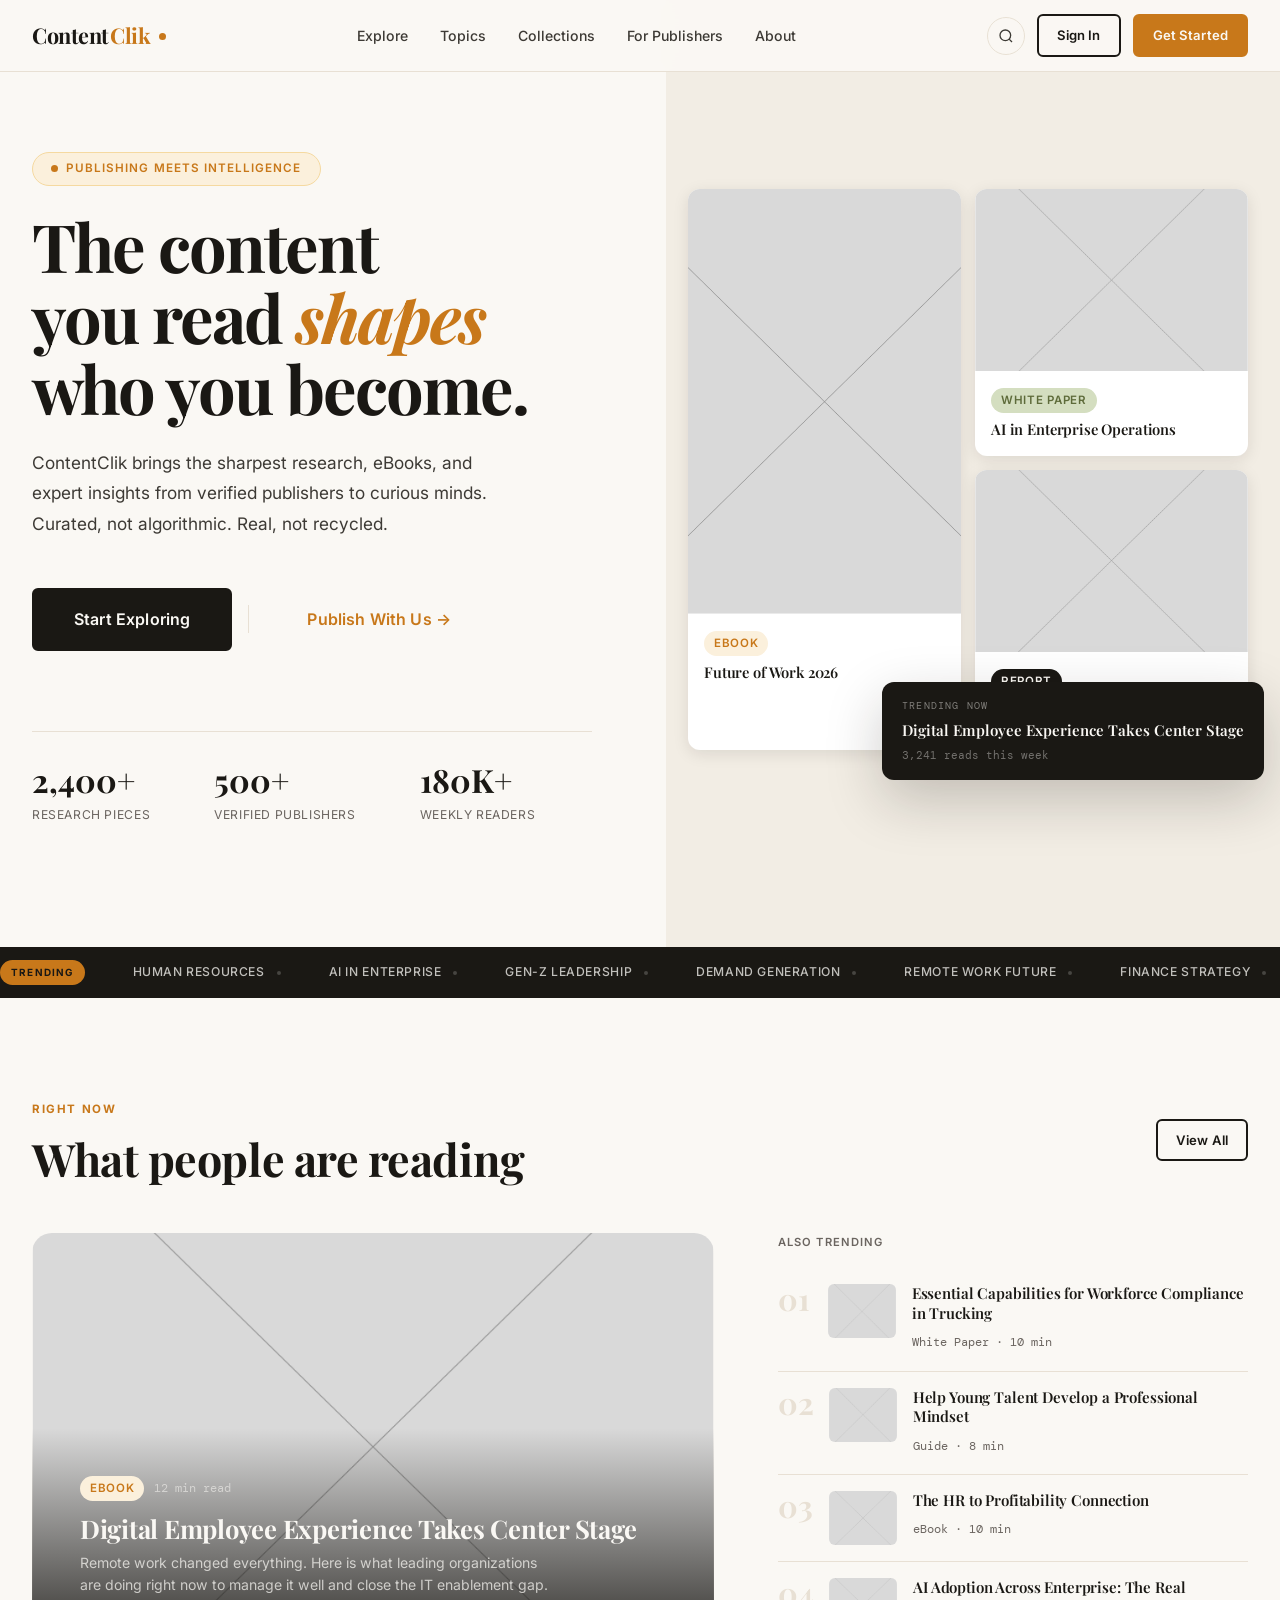
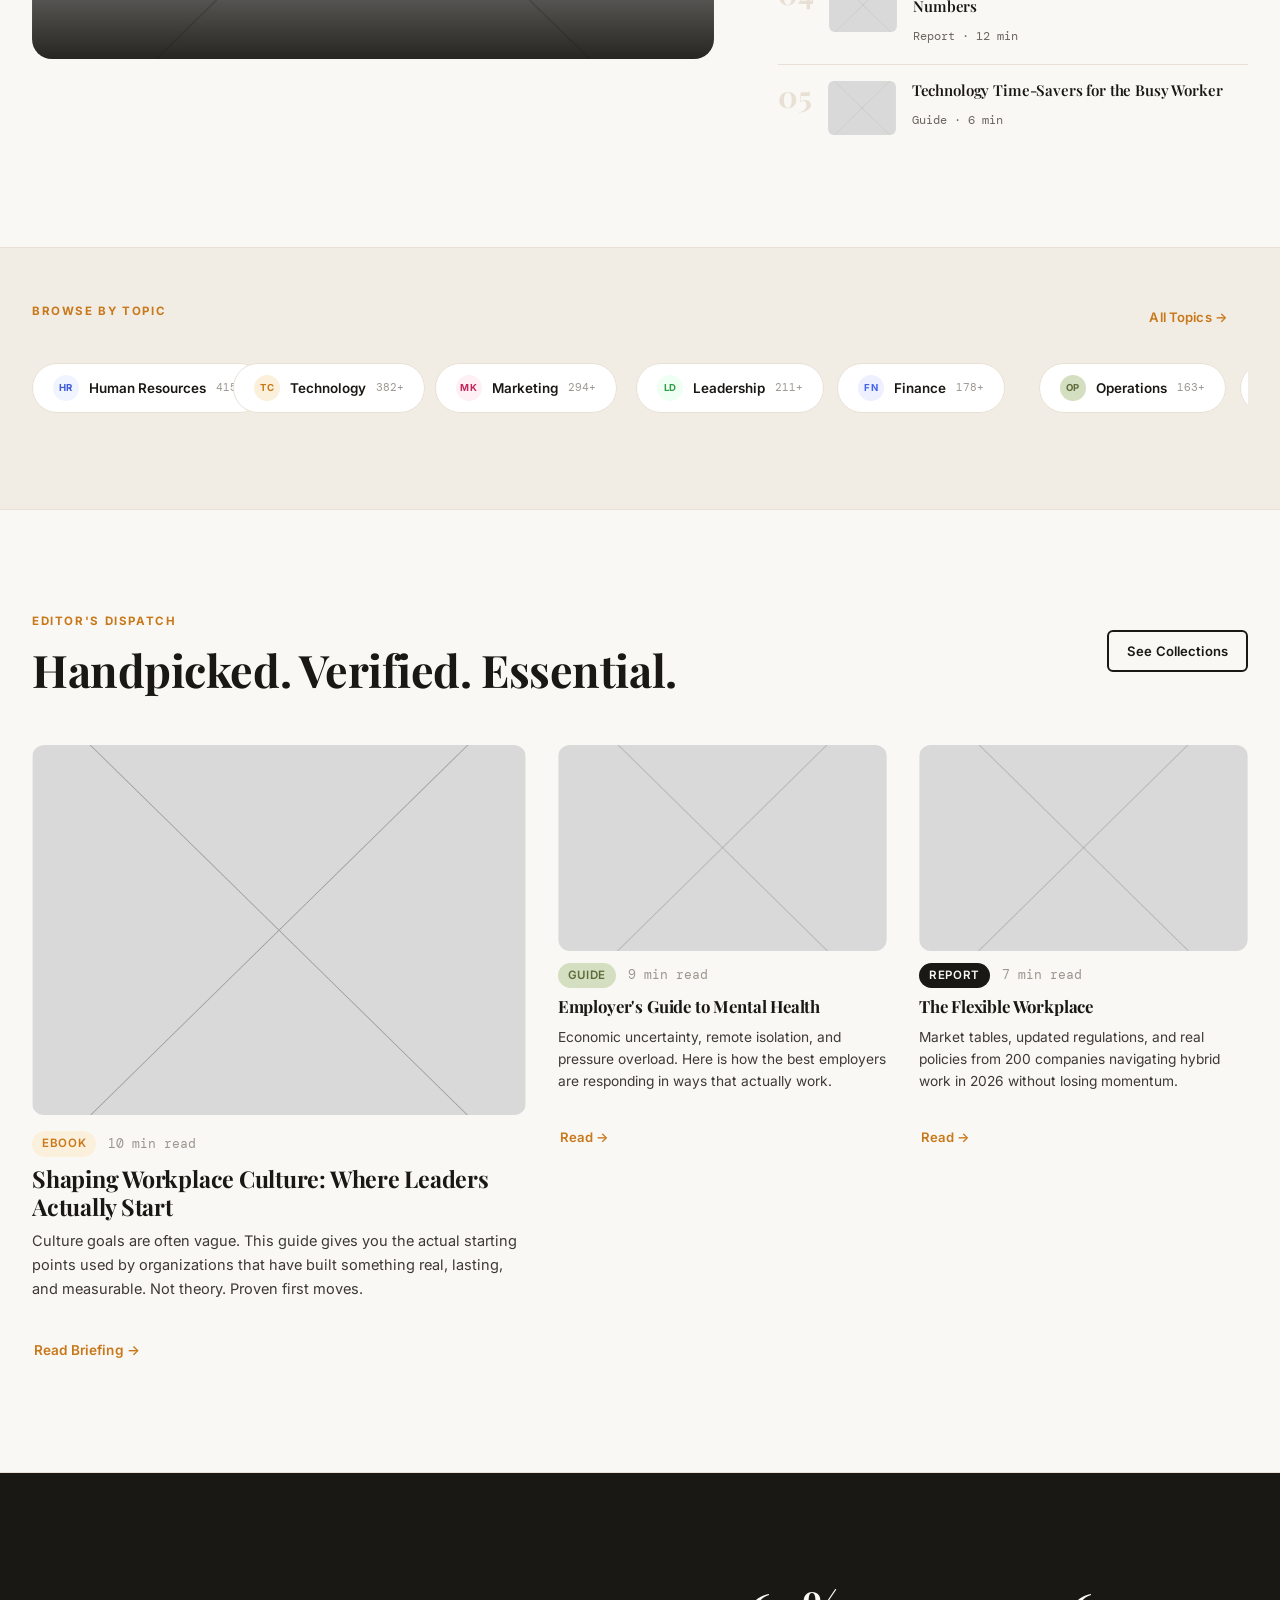
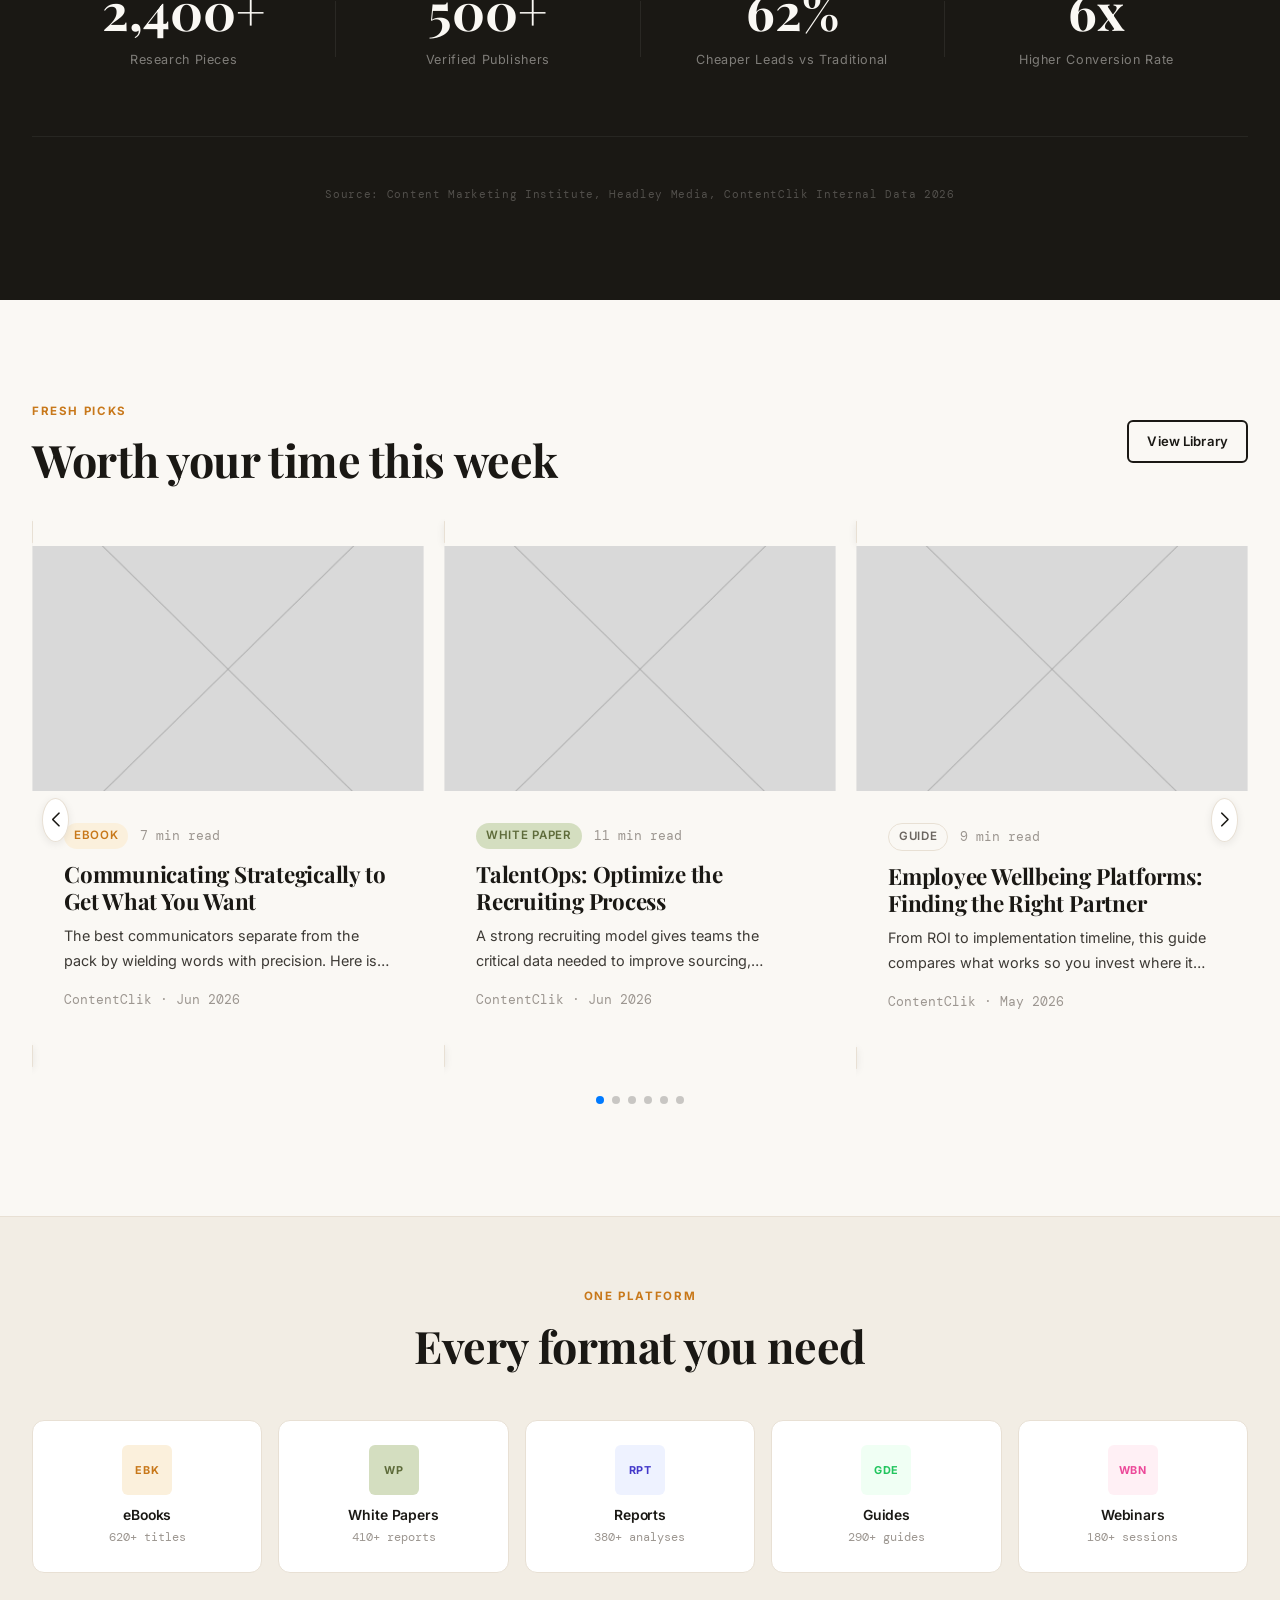
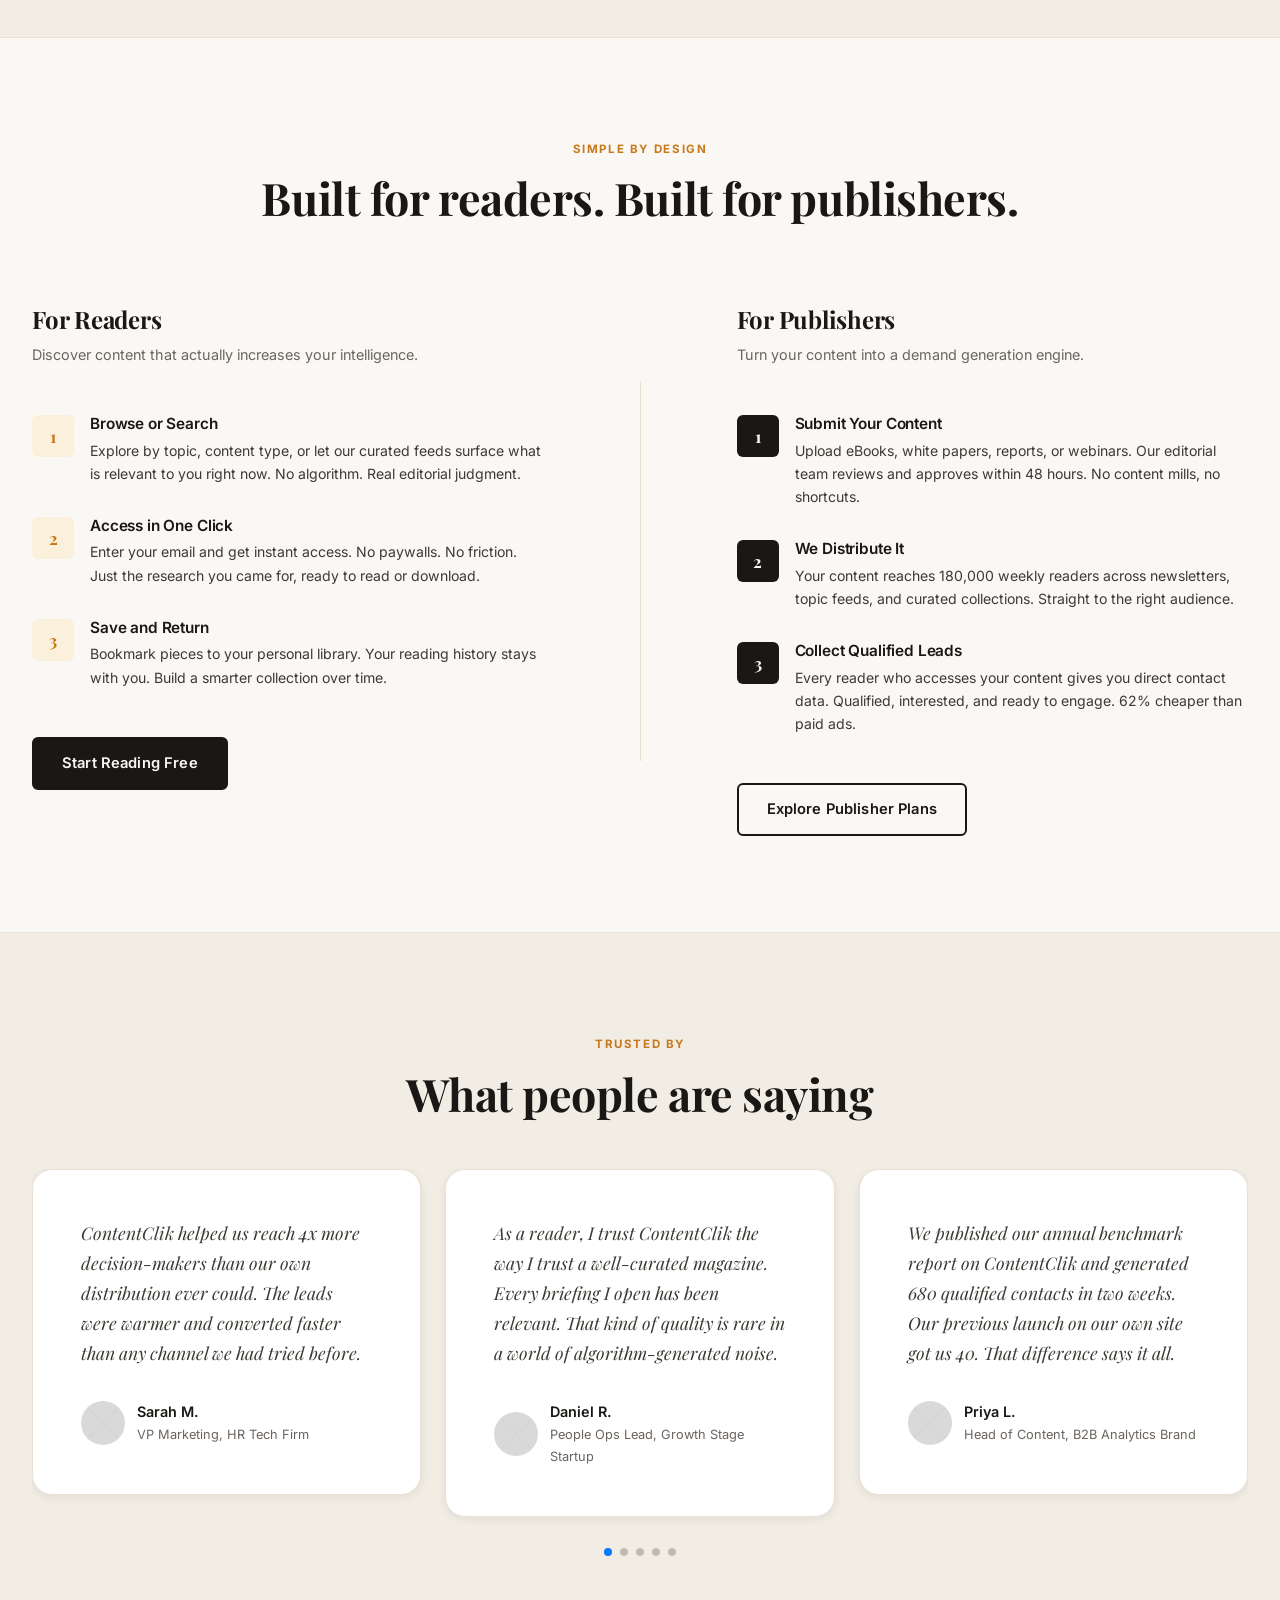
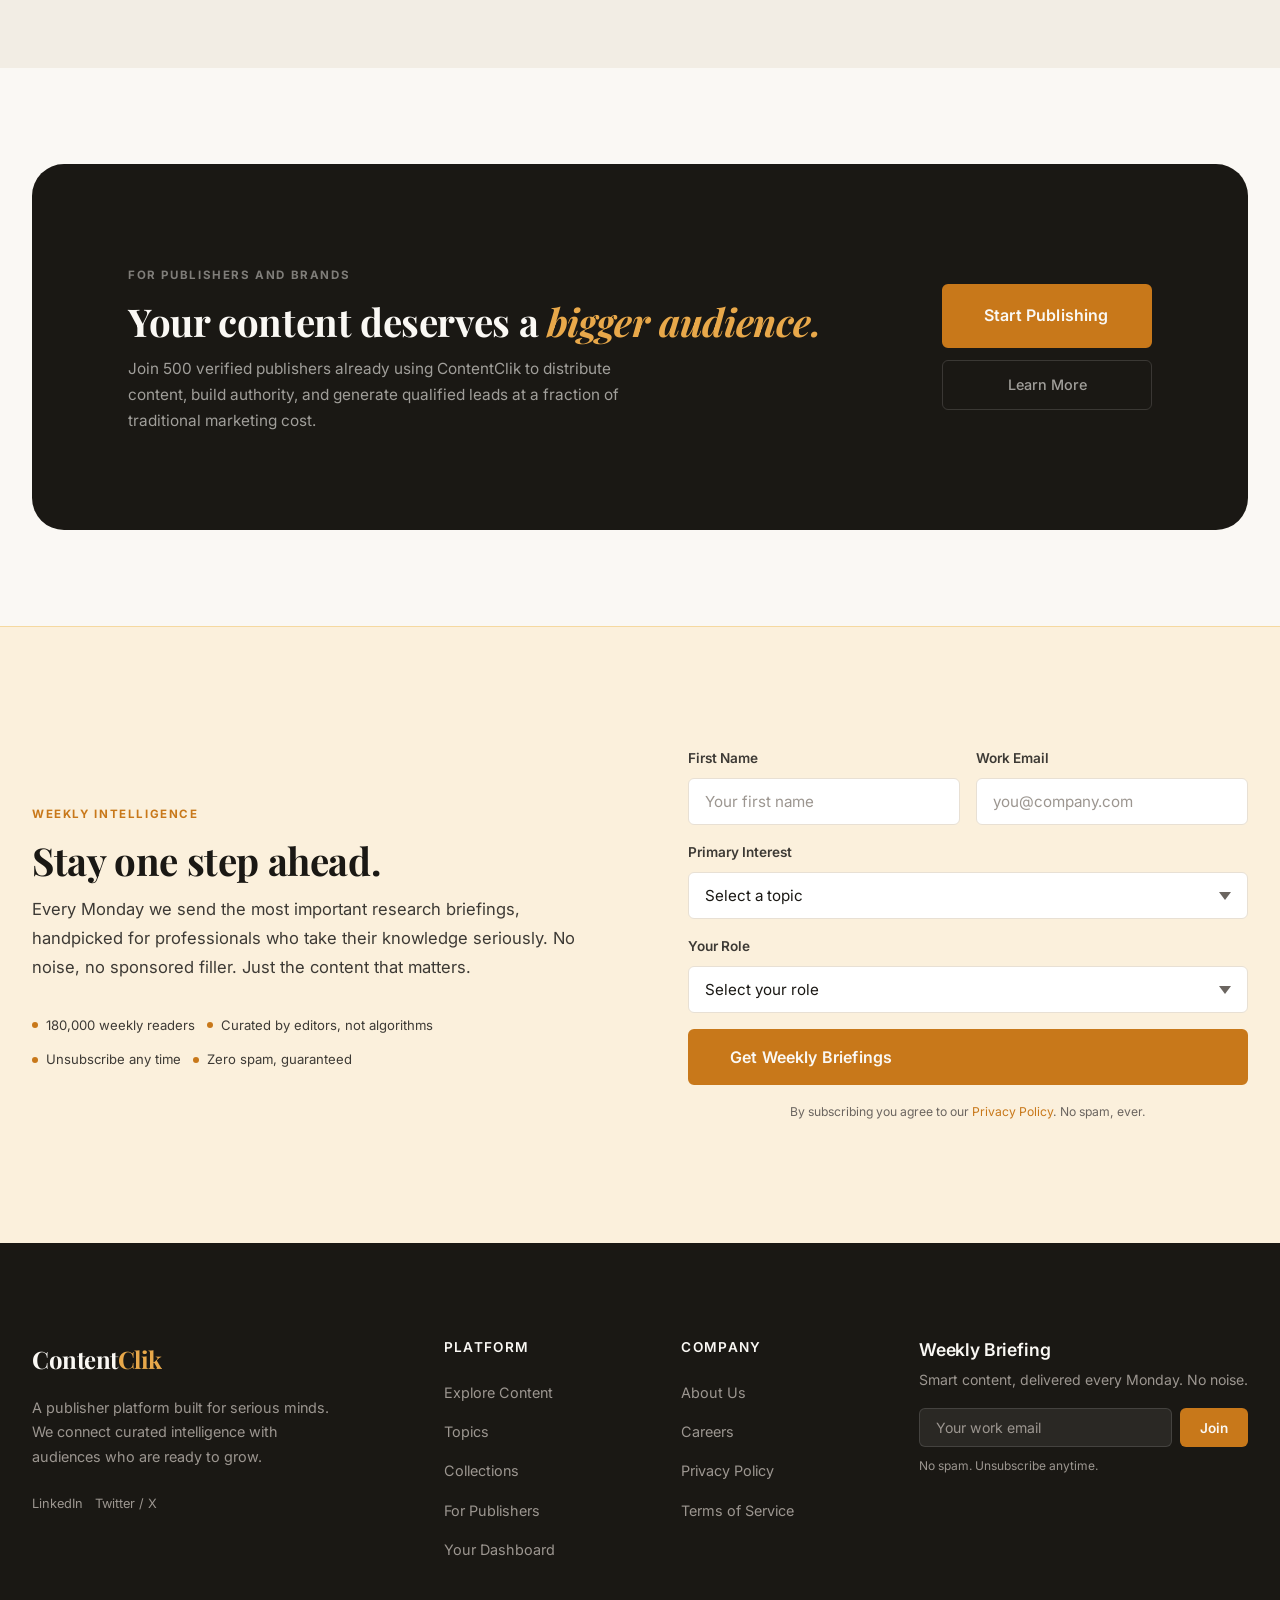
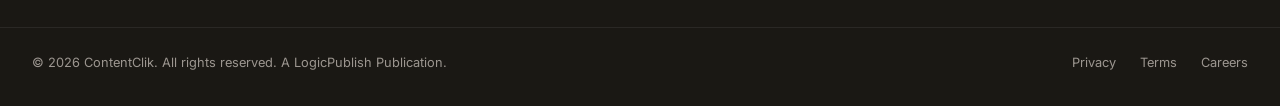
==== commit f76bf574: "responsiveness" ====
--- a/test/index.html
+++ b/test/index.html
@@ -13,6 +13,7 @@
     href="https://fonts.googleapis.com/css2?family=Playfair+Display:ital,wght@0,400;0,600;0,700;1,400;1,600&family=Inter:wght@300;400;500;600;700&family=DM+Mono:wght@400;500&display=swap"
     rel="stylesheet" />
   <link rel="stylesheet" href="assets/css/main.css" />
+  <link rel="stylesheet" href="assets/css/responsiveness.css" />
   <link rel="stylesheet" href="https://cdn.jsdelivr.net/npm/swiper@11/swiper-bundle.min.css" />
 
   <style>
--- a/test/assets/css/responsiveness.css
+++ b/test/assets/css/responsiveness.css
@@ -0,0 +1,1027 @@
+/* ================================================================
+   CONTENTCLIK — RESPONSIVENESS.CSS
+   Bootstrap 5 breakpoint system layered over main.css
+   
+   HOW TO LINK — add AFTER main.css in every HTML file:
+   <link rel="stylesheet" href="assets/css/responsiveness.css"/>
+   
+   For index.html (special homepage) — because it has its own
+   inline <style> block, place this link AFTER that closing
+   </style> tag so the cascade order is:
+   main.css → index inline styles → responsiveness.css (wins)
+
+   ── Bootstrap 5 Breakpoints (max-width desktop-first) ──────────
+   XXL  ≤ 1399.98px   (xl → xxl transition)
+   XL   ≤ 1199.98px   (lg → xl transition)
+   LG   ≤  991.98px   ← MAIN GAP (main.css uses ≤1024px)
+   MD   ≤  767.98px   (main.css already covers ≤768px)
+   SM   ≤  575.98px   ← MAIN GAP (main.css uses ≤480px)
+   XS   ≤  399.98px   Extra-small phones
+   ────────────────────────────────────────────────────────────────
+   ================================================================ */
+
+
+/* ================================================================
+   CAROUSEL — GPU SMOOTHNESS (applies to all screen sizes)
+   Gives all Swiper carousels hardware-accelerated rendering so
+   autoplay and touch-drag feel buttery, not janky.
+   ================================================================ */
+
+.swiper-wrapper {
+    -webkit-backface-visibility: hidden;
+    backface-visibility: hidden;
+    will-change: transform;
+}
+
+.swiper-slide {
+    -webkit-backface-visibility: hidden;
+    backface-visibility: hidden;
+}
+
+/* ================================================================
+   XXL BREAKPOINT — ≤ 1399.98px
+   Light adjustments for large-but-not-fullhd screens.
+   main.css max-width: 1280px container already handles layout.
+   ================================================================ */
+
+@media (max-width: 1399.98px) {
+
+    /* Slight section compression */
+    .section--lg {
+        padding: calc(var(--sp-10) + var(--sp-3)) 0;
+    }
+
+    /* Stat-band on homepage — start compressing separator at xxl */
+    .stat-band-item {
+        padding: var(--sp-4) var(--sp-5);
+    }
+}
+
+
+/* ================================================================
+   XL BREAKPOINT — ≤ 1199.98px
+   Between main.css's 1024px and full desktop.
+   ================================================================ */
+
+@media (max-width: 1199.98px) {
+
+    /* Section spacing */
+    .section {
+        padding: var(--sp-9) 0;
+    }
+
+    .section--lg {
+        padding: var(--sp-10) 0;
+    }
+
+    /* Homepage stat band — suppress separators earlier */
+    .stat-band-grid {
+        grid-template-columns: 1fr 1fr;
+    }
+
+    .stat-sep {
+        display: none;
+    }
+
+    .stat-band-hp {
+        padding: var(--sp-9) 0;
+    }
+
+    /* Formats row — 4 columns at xl (keeps things readable) */
+    .formats-row {
+        grid-template-columns: repeat(4, 1fr);
+    }
+
+    /* Editorial dispatch — 3 columns still fine at xl */
+    .editorial-wrap {
+        gap: var(--sp-5);
+    }
+}
+
+
+/* ================================================================
+   LG BREAKPOINT — ≤ 991.98px
+   The main gap between main.css (1024px) and Bootstrap LG (992px).
+   This is where layout shifts from desktop multi-col to tablet.
+   ================================================================ */
+
+@media (max-width: 991.98px) {
+
+    /* ---- SECTION SPACING ---- */
+    .section {
+        padding: var(--sp-8) 0;
+    }
+
+    .section--sm {
+        padding: var(--sp-6) 0;
+    }
+
+    .section--lg {
+        padding: var(--sp-9) 0;
+    }
+
+    /* ---- NAVIGATION ---- */
+    /* Show hamburger at LG (992) not just MD (768) as main.css does */
+    .nav-links {
+        display: none;
+    }
+
+    .nav-hamburger {
+        display: flex;
+    }
+
+    /* ---- PAGE HEADER ---- */
+    .page-header {
+        padding: calc(var(--nav-height) + var(--sp-8)) 0 var(--sp-7);
+    }
+
+    /* ---- FOOTER GRID ---- */
+    /* Bootstrap LG: drop to 2-col. main.css already does at 1024. */
+    .footer-grid {
+        grid-template-columns: 1fr 1fr;
+        gap: var(--sp-6);
+    }
+
+    /* ---- CONTENT + PANEL LAYOUT ---- */
+    /* Stack panel below content sooner than main.css 1024px */
+    .page-with-panel {
+        grid-template-columns: 1fr;
+        gap: var(--sp-7);
+    }
+
+    .panel {
+        position: static;
+    }
+
+    /* ---- STATS BAND (global — publishers page) ---- */
+    .stats-band .grid-4 {
+        grid-template-columns: 1fr 1fr;
+    }
+
+    .stats-band {
+        padding: var(--sp-7) 0;
+    }
+
+    .stat-item strong {
+        font-size: 2rem;
+    }
+
+    /* ---- HERO (standard pages, .hero class) ---- */
+    .hero {
+        padding: calc(var(--nav-height) + var(--sp-8)) 0 var(--sp-8);
+    }
+
+    .hero .lead {
+        max-width: 100%;
+    }
+
+    /* ---- TESTIMONIALS ---- */
+    .testimonial-card {
+        padding: var(--sp-6);
+    }
+
+    /* ---- GRID UTILITIES ---- */
+    /* grid-3 → 2-col at LG (see range rule below for clean cascade) */
+    /* grid-4 already 2-col from main.css ≤1024, just harmonize timing */
+    .grid-4 {
+        grid-template-columns: repeat(2, 1fr);
+    }
+
+    /* ================================================================
+     INDEX.HTML — HOMEPAGE SPECIFIC (LG)
+     The homepage inline <style> covers 1024px and 768px.
+     This block adds the 991px gap.
+     ================================================================ */
+
+    /* Hero HP */
+    .hero-hp {
+        min-height: auto;
+        padding-top: calc(var(--nav-height) + var(--sp-8));
+        padding-bottom: var(--sp-9);
+    }
+
+    .hero-hp::after {
+        display: none;
+    }
+
+    .hero-hp-grid {
+        grid-template-columns: 1fr;
+        gap: var(--sp-7);
+    }
+
+    .hero-hp-lead {
+        max-width: 100%;
+    }
+
+    .hero-cta-row {
+        flex-wrap: wrap;
+        gap: var(--sp-3);
+    }
+
+    /* Mosaic — 3-col when stacked below hero text */
+    .hero-mosaic {
+        grid-template-columns: repeat(3, 1fr);
+        max-width: 580px;
+        margin: 0 auto;
+        padding-bottom: 60px;
+    }
+
+    .mosaic-card--tall {
+        grid-row: span 1;
+    }
+
+    .mosaic-card--tall img {
+        aspect-ratio: 4/3;
+    }
+
+    .mosaic-float {
+        right: 0;
+        min-width: 170px;
+    }
+
+    /* Trending section */
+    .trending-wrap {
+        grid-template-columns: 1fr;
+        gap: var(--sp-6);
+    }
+
+    /* Editorial dispatch */
+    .editorial-wrap {
+        grid-template-columns: 1fr 1fr;
+        gap: var(--sp-5);
+    }
+
+    .ed-feature {
+        grid-column: span 2;
+    }
+
+    /* Homepage stat band */
+    .stat-band-hp {
+        padding: var(--sp-8) 0;
+    }
+
+    .stat-band-grid {
+        grid-template-columns: 1fr 1fr;
+    }
+
+    .stat-sep {
+        display: none;
+    }
+
+    .stat-band-item {
+        padding: var(--sp-3) var(--sp-5);
+    }
+
+    /* Formats band */
+    .formats-band {
+        padding: var(--sp-7) 0;
+    }
+
+    .formats-row {
+        grid-template-columns: repeat(3, 1fr);
+    }
+
+    /* How it works */
+    .how-wrap {
+        grid-template-columns: 1fr;
+        gap: var(--sp-7);
+    }
+
+    .how-sep {
+        display: none;
+    }
+
+    /* Testimonials band */
+    .testi-band {
+        padding: var(--sp-8) 0;
+    }
+
+    /* Publisher CTA strip */
+    .pub-strip {
+        grid-template-columns: 1fr;
+        padding: var(--sp-8) var(--sp-8);
+        gap: var(--sp-6);
+        border-radius: var(--radius-lg);
+    }
+
+    .pub-strip-cta {
+        flex-direction: row;
+        min-width: unset;
+    }
+
+    /* Newsletter section */
+    .nl-section {
+        padding: var(--sp-9) 0;
+    }
+
+    .nl-wrap {
+        grid-template-columns: 1fr;
+        gap: var(--sp-7);
+    }
+
+    /* Topics band */
+    .topics-band {
+        padding: var(--sp-6) 0;
+    }
+
+    .topics-band-header {
+        flex-direction: column;
+        align-items: flex-start;
+        gap: var(--sp-2);
+    }
+}
+
+
+/* ================================================================
+   GRID-3 RANGE — only between 769px and 991.98px
+   Using a range query prevents conflict with main.css's ≤768px
+   rule which collapses grid-3 to 1-col. Without this range query,
+   a max-width:991px rule in a later stylesheet would override
+   main.css at 700px and wrongly show 2-col instead of 1-col.
+   ================================================================ */
+
+@media (min-width: 769px) and (max-width: 991.98px) {
+    .grid-3 {
+        grid-template-columns: repeat(2, 1fr);
+    }
+}
+
+
+/* ================================================================
+   SM BREAKPOINT — ≤ 575.98px
+   The second main gap. main.css's smallest breakpoint is ≤480px.
+   This fills 480-575px AND adds finer control below 480px.
+   ================================================================ */
+
+@media (max-width: 575.98px) {
+
+    /* ---- SPACING ---- */
+    .section {
+        padding: var(--sp-7) 0;
+    }
+
+    .section--sm {
+        padding: var(--sp-5) 0;
+    }
+
+    .section--lg {
+        padding: var(--sp-8) 0;
+    }
+
+    .container {
+        padding: 0 var(--sp-4);
+    }
+
+    /* ---- TYPOGRAPHY ---- */
+    h1 {
+        font-size: clamp(1.8rem, 7.5vw, 2.2rem);
+    }
+
+    h2 {
+        font-size: clamp(1.5rem, 6vw, 1.9rem);
+    }
+
+    h3 {
+        font-size: clamp(1.15rem, 4.5vw, 1.4rem);
+    }
+
+    .lead {
+        font-size: 1rem;
+        line-height: 1.7;
+    }
+
+    /* ---- NAVIGATION ---- */
+    /* Hide "Sign In" outline button — keep only "Get Started" + hamburger */
+    .nav-actions .btn--outline {
+        display: none;
+    }
+
+    .nav-inner {
+        padding: 0 var(--sp-4);
+    }
+
+    /* ---- BUTTONS ---- */
+    .btn--lg {
+        padding: 12px 22px;
+        font-size: 0.93rem;
+    }
+
+    .hero-actions {
+        gap: var(--sp-3);
+    }
+
+    /* ---- HERO (standard pages) ---- */
+    .hero {
+        padding: calc(var(--nav-height) + var(--sp-6)) 0 var(--sp-7);
+    }
+
+    .hero-stat-row {
+        gap: var(--sp-4);
+        flex-wrap: wrap;
+    }
+
+    .hero-stat strong {
+        font-size: 1.6rem;
+    }
+
+    /* ---- PAGE HEADER ---- */
+    .page-header {
+        padding: calc(var(--nav-height) + var(--sp-6)) 0 var(--sp-5);
+    }
+
+    /* ---- GRID UTILITIES ---- */
+    .grid-2 {
+        grid-template-columns: 1fr;
+    }
+
+    .grid-4 {
+        grid-template-columns: 1fr 1fr;
+    }
+
+    /* keep 2-col at sm */
+
+    /* ---- CARDS ---- */
+    .card-body {
+        padding: var(--sp-4);
+    }
+
+    .card-featured-body {
+        padding: var(--sp-4);
+    }
+
+    .card-footer {
+        padding: var(--sp-3) var(--sp-4);
+    }
+
+    .card-list-img {
+        height: 160px;
+    }
+
+    /* ---- TESTIMONIALS ---- */
+    .testimonial-card {
+        padding: var(--sp-5);
+    }
+
+    .testimonial-quote {
+        font-size: 0.96rem;
+        line-height: 1.65;
+        margin-bottom: var(--sp-4);
+    }
+
+    /* ---- STATS BAND (global) ---- */
+    .stat-item strong {
+        font-size: 1.8rem;
+    }
+
+    .stats-band {
+        padding: var(--sp-6) 0;
+    }
+
+    /* ---- FORMS ---- */
+    .form-row {
+        grid-template-columns: 1fr;
+    }
+
+    .form-section {
+        padding: var(--sp-6) var(--sp-4);
+        border-radius: var(--radius-lg);
+    }
+
+    .gate-box {
+        padding: var(--sp-5) var(--sp-4);
+    }
+
+    /* ---- FOOTER ---- */
+    .footer-grid {
+        grid-template-columns: 1fr;
+    }
+
+    .footer-bottom {
+        flex-direction: column;
+        gap: var(--sp-3);
+        text-align: center;
+    }
+
+    .footer-bottom-links {
+        flex-wrap: wrap;
+        justify-content: center;
+        gap: var(--sp-3);
+    }
+
+    .footer-form {
+        flex-direction: column;
+    }
+
+    .footer-form button {
+        width: 100%;
+        padding: 12px;
+    }
+
+    #cc-footer {
+        padding: var(--sp-7) 0 var(--sp-5);
+    }
+
+    /* ---- MODAL ---- */
+    .modal {
+        padding: var(--sp-5);
+        border-radius: var(--radius-md);
+    }
+
+    .modal-overlay {
+        padding: var(--sp-4);
+    }
+
+    /* ---- TOAST ---- */
+    .toast-container {
+        right: var(--sp-3);
+        left: var(--sp-3);
+        bottom: var(--sp-4);
+    }
+
+    .toast {
+        max-width: 100%;
+        font-size: 0.85rem;
+        padding: var(--sp-3) var(--sp-4);
+    }
+
+    /* ---- SEARCH OVERLAY ---- */
+    .search-overlay {
+        padding-top: 80px;
+    }
+
+    .search-box {
+        width: 95%;
+        padding: var(--sp-4);
+    }
+
+    .search-input-wrap input {
+        font-size: 1rem;
+    }
+
+    /* ---- SWIPER NAV BUTTONS ---- */
+    /* Hide prev/next arrows on small screens — finger-swipe is enough */
+    .swiper-button-prev,
+    .swiper-button-next {
+        display: none !important;
+    }
+
+    .swiper {
+        padding-bottom: var(--sp-5) !important;
+    }
+
+    /* ---- JOB CARDS (careers) ---- */
+    .job-card {
+        flex-direction: column;
+        gap: var(--sp-4);
+    }
+
+    .job-card .btn {
+        width: 100%;
+        justify-content: center;
+    }
+
+    /* ---- FILTER BAR (explore) ---- */
+    .filter-bar {
+        gap: var(--sp-2);
+    }
+
+    .filter-bar-label {
+        width: 100%;
+    }
+
+    /* ---- BREADCRUMB ---- */
+    .breadcrumb {
+        font-size: 0.75rem;
+        flex-wrap: wrap;
+    }
+
+    /* ---- SECTION HEADER ---- */
+    .section-header .lead {
+        font-size: 0.95rem;
+    }
+
+    /* ----  PANEL BOXES (sidebar — stacked) ---- */
+    .panel-box {
+        padding: var(--sp-4);
+    }
+
+    /* ================================================================
+     INDEX.HTML — HOMEPAGE SPECIFIC (SM ≤575px)
+     ================================================================ */
+
+    /* Hero HP */
+    .hero-hp {
+        padding-top: calc(var(--nav-height) + var(--sp-6));
+        padding-bottom: var(--sp-7);
+    }
+
+    .hero-hp-h1 {
+        font-size: clamp(2rem, 8vw, 2.8rem);
+    }
+
+    .hero-hp-lead {
+        font-size: 0.97rem;
+        line-height: 1.72;
+    }
+
+    /* Hero CTA row — stack vertically */
+    .hero-cta-row {
+        flex-direction: column;
+        align-items: flex-start;
+        gap: var(--sp-3);
+    }
+
+    .hero-divider {
+        display: none;
+    }
+
+    /* Hero stats */
+    .hero-hp .hero-stat-row {
+        gap: var(--sp-4);
+        flex-wrap: wrap;
+        padding-top: var(--sp-5);
+    }
+
+    .hero-hp .hero-stat strong {
+        font-size: 1.6rem;
+    }
+
+    /* Mosaic — 2-col */
+    .hero-mosaic {
+        grid-template-columns: 1fr 1fr;
+        max-width: 100%;
+        padding-bottom: 56px;
+    }
+
+    .mosaic-float {
+        right: 0;
+        min-width: 150px;
+        padding: 11px 13px;
+        font-size: 0.9rem;
+    }
+
+    .mosaic-float-title {
+        font-size: 0.82rem;
+        line-height: 1.3;
+    }
+
+    /* Ticker strip */
+    .ticker-wrap {
+        padding: 9px 0;
+    }
+
+    .ticker-link {
+        font-size: 0.7rem;
+    }
+
+    /* Trending section */
+    .trending-big-overlay {
+        padding: var(--sp-5) var(--sp-4) var(--sp-6);
+    }
+
+    .trending-big-overlay h3 {
+        font-size: 1.2rem;
+        line-height: 1.25;
+    }
+
+    .trending-big-overlay p {
+        font-size: 0.84rem;
+    }
+
+    .trending-row {
+        gap: var(--sp-3);
+        padding: var(--sp-3) 0;
+    }
+
+    .t-num {
+        font-size: 1.5rem;
+        min-width: 24px;
+    }
+
+    .t-thumb {
+        width: 52px;
+        height: 42px;
+    }
+
+    .t-body h5 {
+        font-size: 0.88rem;
+    }
+
+    .trending-list-label {
+        font-size: 0.68rem;
+    }
+
+    /* Editorial dispatch — single col at SM */
+    .editorial-wrap {
+        grid-template-columns: 1fr;
+        gap: var(--sp-5);
+    }
+
+    .ed-feature {
+        grid-column: span 1;
+    }
+
+    .ed-feature h3 {
+        font-size: 1.2rem;
+    }
+
+    .ed-side h4 {
+        font-size: 0.96rem;
+    }
+
+    /* Homepage stat band */
+    .stat-band-hp {
+        padding: var(--sp-6) 0;
+    }
+
+    .stat-band-grid {
+        grid-template-columns: 1fr 1fr;
+    }
+
+    .stat-band-item {
+        padding: var(--sp-3) var(--sp-4);
+    }
+
+    .stat-band-item strong {
+        font-size: clamp(1.9rem, 7.5vw, 2.6rem);
+    }
+
+    .stat-band-source {
+        margin-top: var(--sp-5);
+        padding-top: var(--sp-5);
+        font-size: 0.65rem;
+    }
+
+    /* Formats band — 2-col at SM */
+    .formats-band {
+        padding: var(--sp-6) 0;
+    }
+
+    .formats-row {
+        grid-template-columns: repeat(2, 1fr);
+        gap: var(--sp-3);
+    }
+
+    .format-tile {
+        padding: var(--sp-4) var(--sp-3);
+    }
+
+    .format-tile-icon {
+        width: 40px;
+        height: 40px;
+    }
+
+    .format-tile h5 {
+        font-size: 0.82rem;
+    }
+
+    /* Testimonials band */
+    .testi-band {
+        padding: var(--sp-7) 0;
+    }
+
+    /* Publisher CTA strip */
+    .pub-strip {
+        padding: var(--sp-6) var(--sp-5);
+        border-radius: var(--radius-md);
+        gap: var(--sp-5);
+    }
+
+    .pub-strip h2 {
+        font-size: 1.5rem;
+    }
+
+    .pub-strip p {
+        font-size: 0.9rem;
+    }
+
+    .pub-strip-cta {
+        flex-direction: column;
+    }
+
+    /* Newsletter */
+    .nl-section {
+        padding: var(--sp-7) 0;
+    }
+
+    .nl-wrap {
+        gap: var(--sp-5);
+    }
+
+    .nl-left h2 {
+        font-size: 1.6rem;
+    }
+
+    .nl-left p {
+        font-size: 0.95rem;
+    }
+
+    .nl-trust-list {
+        flex-direction: column;
+        gap: var(--sp-2);
+    }
+}
+
+
+/* ================================================================
+   XS BREAKPOINT — ≤ 399.98px
+   iPhone SE, Galaxy A series, and other compact phones.
+   ================================================================ */
+
+@media (max-width: 399.98px) {
+
+    /* Tighter container */
+    .container {
+        padding: 0 14px;
+    }
+
+    /* Typography floor */
+    h1 {
+        font-size: 1.7rem;
+    }
+
+    h2 {
+        font-size: 1.4rem;
+    }
+
+    h3 {
+        font-size: 1.1rem;
+    }
+
+    .lead {
+        font-size: 0.95rem;
+    }
+
+    /* Buttons — compress */
+    .btn--lg {
+        padding: 11px 18px;
+        font-size: 0.88rem;
+    }
+
+    .btn--sm {
+        padding: 7px 14px;
+        font-size: 0.8rem;
+    }
+
+    /* Homepage mosaic — single col at XS */
+    .hero-mosaic {
+        grid-template-columns: 1fr;
+        gap: 10px;
+        padding-bottom: 0;
+    }
+
+    /* Mosaic float — pull out of absolute, sit inline */
+    .mosaic-float {
+        position: relative;
+        bottom: auto;
+        right: auto;
+        margin-top: var(--sp-3);
+        min-width: unset;
+        width: 100%;
+        border-radius: var(--radius-sm);
+    }
+
+    /* Homepage hero */
+    .hero-hp-h1 {
+        font-size: 1.9rem;
+        line-height: 1.1;
+    }
+
+    /* Formats — single col at XS */
+    .formats-row {
+        grid-template-columns: 1fr;
+    }
+
+    /* Stats — single col */
+    .stat-band-grid {
+        grid-template-columns: 1fr;
+    }
+
+    .stat-band-item {
+        border-bottom: 1px solid rgba(255, 255, 255, 0.05);
+        padding: var(--sp-4);
+    }
+
+    .stat-band-item:last-child {
+        border-bottom: none;
+    }
+
+    .stat-band-item strong {
+        font-size: 2.2rem;
+    }
+
+    /* Publisher strip */
+    .pub-strip {
+        padding: var(--sp-5) 14px;
+    }
+
+    .pub-strip h2 {
+        font-size: 1.3rem;
+    }
+
+    /* Grid-4 — single col at XS */
+    .grid-4 {
+        grid-template-columns: 1fr;
+    }
+
+    /* Stats band (global — publishers page) */
+    .stats-band .grid-4 {
+        grid-template-columns: 1fr;
+    }
+
+    /* Toast */
+    .toast {
+        padding: var(--sp-3);
+        font-size: 0.82rem;
+        gap: var(--sp-2);
+    }
+
+    /* Footer */
+    .footer-bottom-links {
+        gap: var(--sp-2);
+    }
+}
+
+
+/* ================================================================
+   ACCESSIBILITY — prefers-reduced-motion
+   Supplements main.css existing rule with homepage-specific
+   animation classes that main.css doesn't know about.
+   ================================================================ */
+
+@media (prefers-reduced-motion: reduce) {
+
+    /* Homepage ticker */
+    .ticker-track {
+        animation: none !important;
+    }
+
+    /* Homepage hero pulse */
+    .pulse {
+        animation: none !important;
+    }
+
+    .hero-eyebrow-pill .pulse {
+        animation: none !important;
+    }
+
+    /* All Swiper autoplay transitions — SwiperJS respects this
+     natively when you pass { a11y: true }, but belt-and-suspenders: */
+    .swiper-wrapper {
+        transition: none !important;
+    }
+}
+
+
+/* ================================================================
+   CAROUSEL AUTOPLAY FIXES
+   ────────────────────────────────────────────────────────────────
+   Two carousels in assets/js/app.js are missing autoplay.
+   This file (CSS-only) cannot fix JS configs. Add the changes
+   below to assets/js/app.js inside the initSwipers() function.
+   ────────────────────────────────────────────────────────────────
+
+   ── CAROUSEL 1: swiper-topics (currently: freeMode, no autoplay)
+   Replace the existing swiper-topics block with:
+
+   if (document.querySelector('.swiper-topics')) {
+     new Swiper('.swiper-topics', {
+       slidesPerView:  2.2,
+       spaceBetween:   16,
+       loop:           true,
+       grabCursor:     true,
+       autoplay:       { delay: 4000, disableOnInteraction: false },
+       breakpoints: {
+         576:  { slidesPerView: 3 },
+         768:  { slidesPerView: 4 },
+         1024: { slidesPerView: 6 }
+       }
+     });
+   }
+
+   ── CAROUSEL 2: swiper-collections (currently: loop false, no autoplay)
+   Replace the existing swiper-collections block with:
+
+   if (document.querySelector('.swiper-collections')) {
+     new Swiper('.swiper-collections', {
+       slidesPerView:  1.15,
+       spaceBetween:   20,
+       loop:           true,
+       autoplay:       { delay: 5000, disableOnInteraction: false },
+       breakpoints: {
+         576:  { slidesPerView: 1.6 },
+         600:  { slidesPerView: 2.1 },
+         1024: { slidesPerView: 3.2 }
+       }
+     });
+   }
+
+   ── ALREADY WORKING (no changes needed):
+   - swiper-featured   → autoplay: { delay: 5000 } ✓
+   - swiper-testimonials → autoplay: { delay: 6000 } ✓
+
+   ── index.html inline script also initialises swiper-topics with
+   freeMode (intentional for the topic-chip scroller). If you want
+   that one auto-scrolling too, update its inline script to match
+   the config above.
+   ================================================================ */
